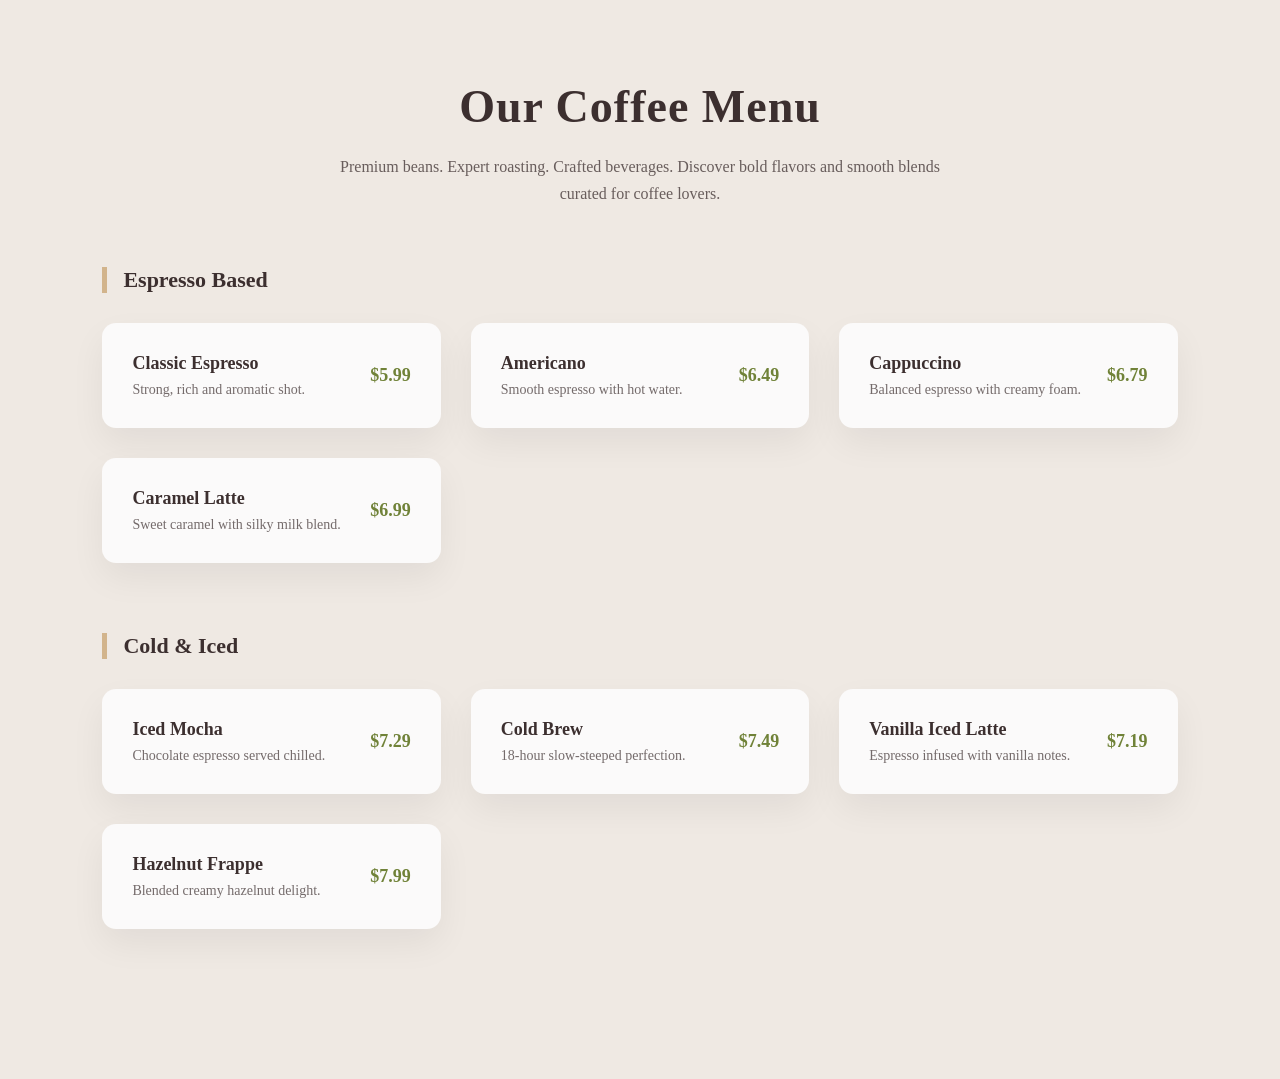
==== menu.html @ 4657617d "changed" ====
<!DOCTYPE html>
<html lang="en">
<head>
<meta charset="UTF-8">
<meta name="viewport" content="width=device-width, initial-scale=1.0">
<title>Coffee Menu</title>

<style>
:root {
  --primarybackground: #efe9e3;
  --secondaryElement: #d2b48c;
  --natural: #708238;
  --typography: #3c2f2f;
  --button-background: #c9b59c;
}

* {
  margin: 0;
  padding: 0;
  box-sizing: border-box;
}
html {
  font-size: 62.5%; 
}
body {
  font-family: "Comic Neue", cursive;
  background: var(--primarybackground);
  color: var(--typography);
}

.menu-section {
  padding: 8rem 8%;
}

.menu-header {
  text-align: center;
  max-width: 60rem;
  margin: 0 auto 6rem auto;
}

.menu-header h1 {
  font-size: 4.6rem;
  margin-bottom: 2rem;
  letter-spacing: 1px;
}

.menu-header p {
  font-size: 1.6rem;
  line-height: 1.7;
  opacity: 0.75;
}

.menu-category {
  margin-bottom: 7rem;
}

.category-title {
  font-size: 2.2rem;
  margin-bottom: 3rem;
  padding-left: 16px; 
  border-left: 5px solid var(--secondaryElement);
}

.menu-grid {
  display: grid;
  grid-template-columns: repeat(auto-fit, minmax(26rem, 1fr));
  gap: 3rem;
}

.menu-card {
  background: #fbfafa;
  padding: 3rem;
  border-radius: 14px; 
  display: flex;
  justify-content: space-between;
  align-items: center;
  transition: all 0.3s ease;
  box-shadow: 0 15px 35px rgba(0,0,0,0.06); 
}

.menu-card:hover {
  transform: translateY(-6px);
  box-shadow: 0 22px 45px rgba(0,0,0,0.08);
}
.card {
    position: relative;
    overflow: hidden;
    cursor: pointer;
    animation: fadeUp 0.7s ease both;
  }

  .card:nth-child(1) { animation-delay: 0.1s; }
  .card:nth-child(2) { animation-delay: 0.2s; }
  .card:nth-child(3) { animation-delay: 0.3s; }
  .card:nth-child(4) { animation-delay: 0.4s; }
  .card:nth-child(5) { animation-delay: 0.5s; }

  @keyframes fadeUp {
    from { opacity: 0; transform: translateY(30px); }
    to { opacity: 1; transform: translateY(0); }
  }


.menu-info h3 {
  font-size: 1.8rem;
  margin-bottom: 0.8rem;
}

.menu-info p {
  font-size: 1.4rem;
  opacity: 0.7;
}

.price {
  font-size: 1.8rem;
  font-weight: 700;
  color: var(--natural);
}

@media (max-width: 768px) {

  .menu-section {
    padding: 6rem 6%;
  }

  .menu-header h1 {
    font-size: 3.6rem;
  }
}

@media (max-width: 600px) {

  .menu-card {
    flex-direction: column;
    align-items: flex-start;
    gap: 1.5rem;
  }

  .price {
    align-self: flex-end;
  }
}

</style>
</head>
<body>
<section class="menu-section">
  <div class="menu-header">
    <h1>Our Coffee Menu</h1>
    <p>
      Premium beans. Expert roasting. Crafted beverages.
      Discover bold flavors and smooth blends curated for coffee lovers.
    </p>
  </div>
  <div class="menu-category">
    <h2 class="category-title">Espresso Based</h2>
    <div class="menu-grid">
      <div class="menu-card">
        <div class="menu-info">
          <h3>Classic Espresso</h3>
          <p>Strong, rich and aromatic shot.</p>
        </div>
        <span class="price">$5.99</span>
      </div>
      <div class="menu-card">
        <div class="menu-info">
          <h3>Americano</h3>
          <p>Smooth espresso with hot water.</p>
        </div>
        <span class="price">$6.49</span>
      </div>
      <div class="menu-card">
        <div class="menu-info">
          <h3>Cappuccino</h3>
          <p>Balanced espresso with creamy foam.</p>
        </div>
        <span class="price">$6.79</span>
      </div>
      <div class="menu-card">
        <div class="menu-info">
          <h3>Caramel Latte</h3>
          <p>Sweet caramel with silky milk blend.</p>
        </div>
        <span class="price">$6.99</span>
      </div>
    </div>
  </div>
  <div class="menu-category">
    <h2 class="category-title">Cold & Iced</h2>
    <div class="menu-grid">
      <div class="menu-card">
        <div class="menu-info">
          <h3>Iced Mocha</h3>
          <p>Chocolate espresso served chilled.</p>
        </div>
        <span class="price">$7.29</span>
      </div>
      <div class="menu-card">
        <div class="menu-info">
          <h3>Cold Brew</h3>
          <p>18-hour slow-steeped perfection.</p>
        </div>
        <span class="price">$7.49</span>
      </div>
      <div class="menu-card">
        <div class="menu-info">
          <h3>Vanilla Iced Latte</h3>
          <p>Espresso infused with vanilla notes.</p>
        </div>
        <span class="price">$7.19</span>
      </div>
      <div class="menu-card">
        <div class="menu-info">
          <h3>Hazelnut Frappe</h3>
          <p>Blended creamy hazelnut delight.</p>
        </div>
        <span class="price">$7.99</span>
      </div>
    </div>
  </div>
</section>
</body>
</html>
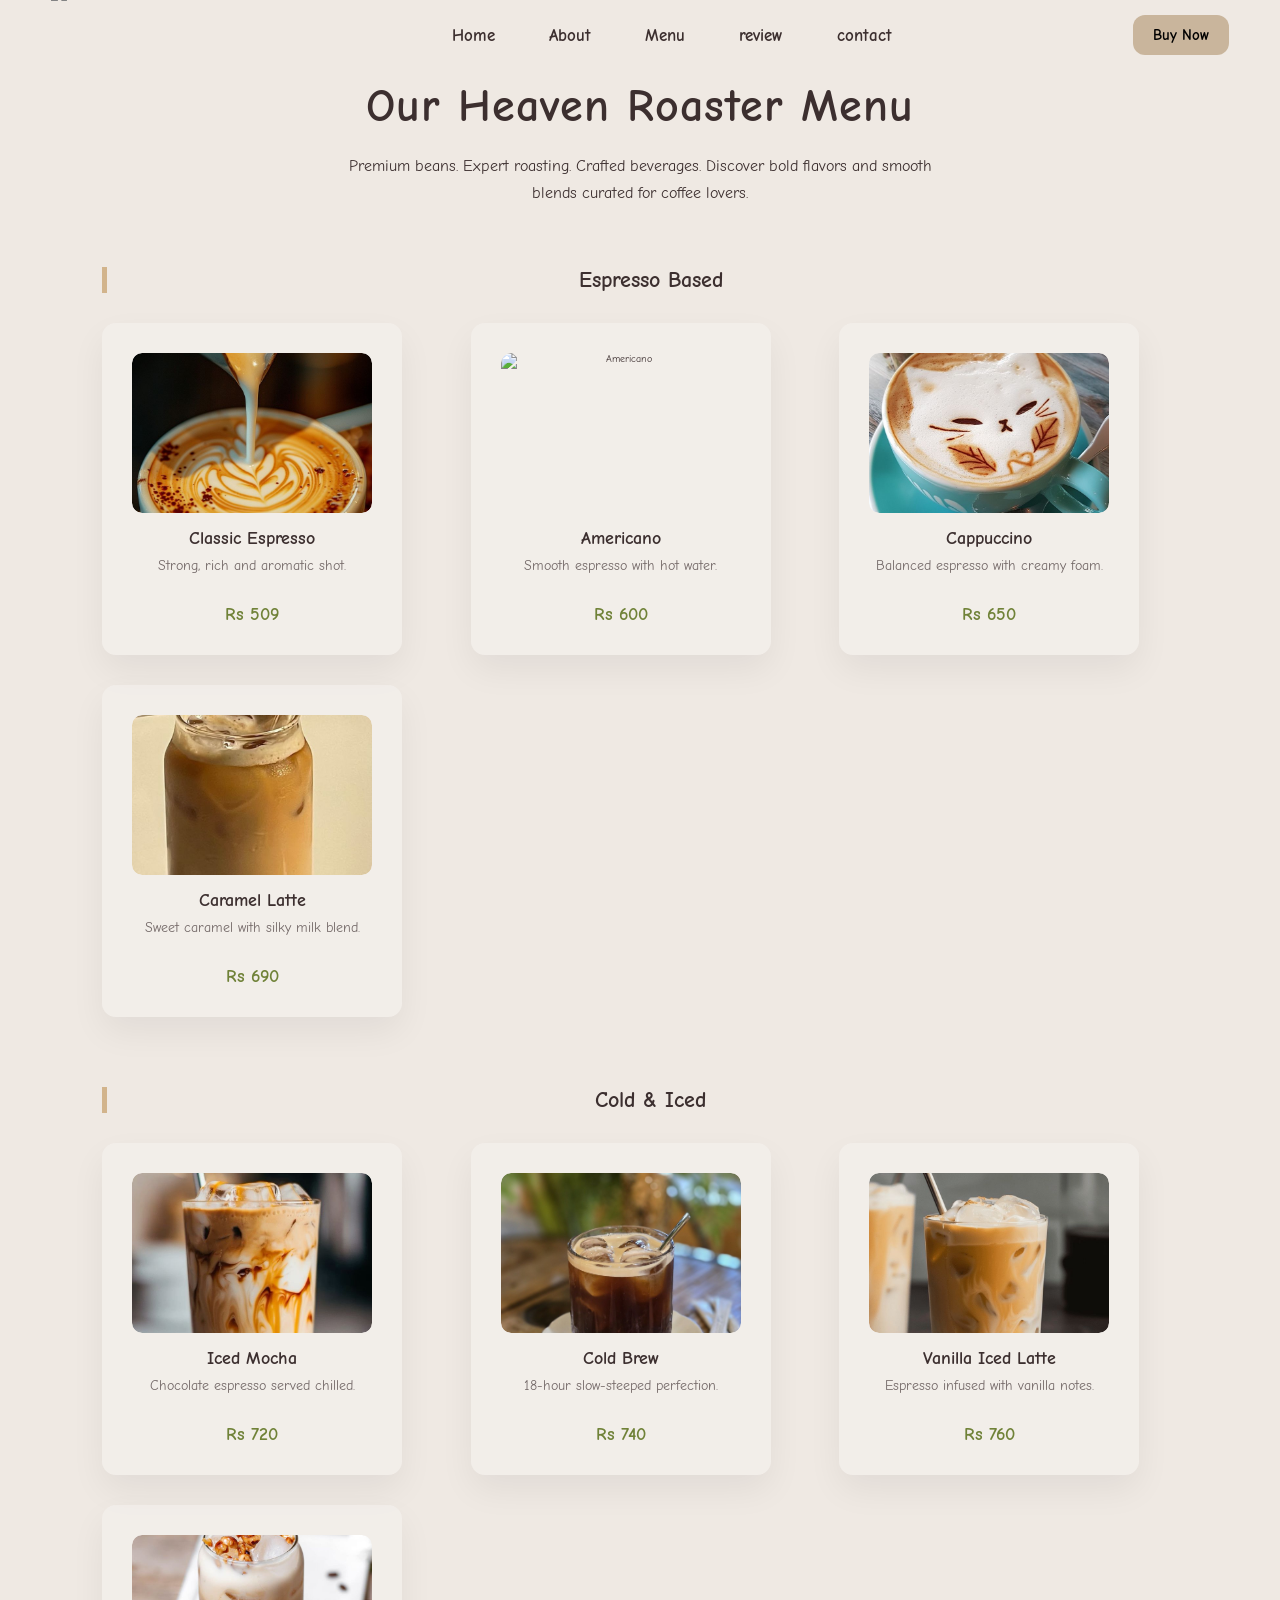
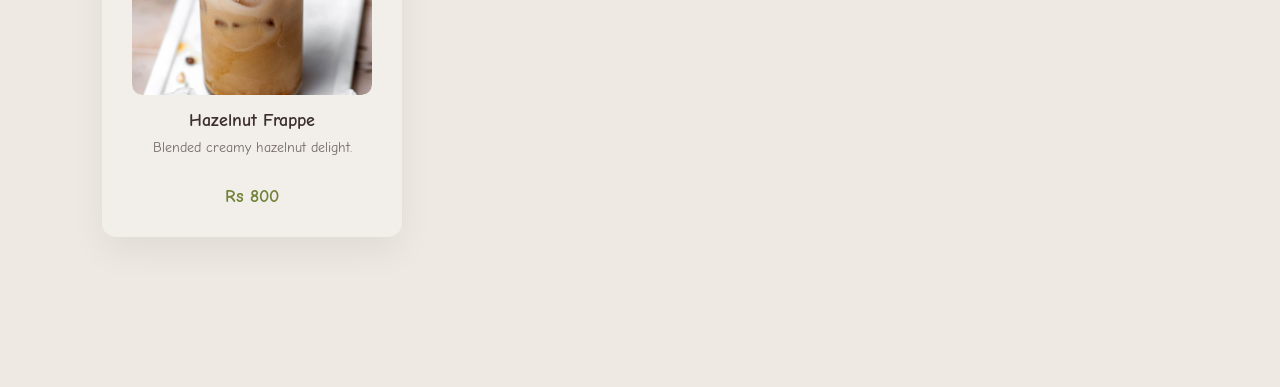
==== commit 097cebdb: "add contact section" ====
--- a/menu.html
+++ b/menu.html
@@ -1,223 +1,365 @@
-<!DOCTYPE html>
+<!doctype html>
 <html lang="en">
-<head>
-<meta charset="UTF-8">
-<meta name="viewport" content="width=device-width, initial-scale=1.0">
-<title>Coffee Menu</title>
-
-<style>
-:root {
-  --primarybackground: #efe9e3;
-  --secondaryElement: #d2b48c;
-  --natural: #708238;
-  --typography: #3c2f2f;
-  --button-background: #c9b59c;
-}
-
-* {
-  margin: 0;
-  padding: 0;
-  box-sizing: border-box;
-}
-html {
-  font-size: 62.5%; 
-}
-body {
-  font-family: "Comic Neue", cursive;
-  background: var(--primarybackground);
-  color: var(--typography);
-}
-
-.menu-section {
-  padding: 8rem 8%;
-}
-
-.menu-header {
-  text-align: center;
-  max-width: 60rem;
-  margin: 0 auto 6rem auto;
-}
-
-.menu-header h1 {
-  font-size: 4.6rem;
-  margin-bottom: 2rem;
-  letter-spacing: 1px;
-}
-
-.menu-header p {
-  font-size: 1.6rem;
-  line-height: 1.7;
-  opacity: 0.75;
-}
-
-.menu-category {
-  margin-bottom: 7rem;
-}
-
-.category-title {
-  font-size: 2.2rem;
-  margin-bottom: 3rem;
-  padding-left: 16px; 
-  border-left: 5px solid var(--secondaryElement);
-}
-
-.menu-grid {
-  display: grid;
-  grid-template-columns: repeat(auto-fit, minmax(26rem, 1fr));
-  gap: 3rem;
-}
-
-.menu-card {
-  background: #fbfafa;
-  padding: 3rem;
-  border-radius: 14px; 
-  display: flex;
-  justify-content: space-between;
-  align-items: center;
-  transition: all 0.3s ease;
-  box-shadow: 0 15px 35px rgba(0,0,0,0.06); 
-}
-
-.menu-card:hover {
-  transform: translateY(-6px);
-  box-shadow: 0 22px 45px rgba(0,0,0,0.08);
-}
-.card {
-    position: relative;
-    overflow: hidden;
-    cursor: pointer;
-    animation: fadeUp 0.7s ease both;
-  }
-
-  .card:nth-child(1) { animation-delay: 0.1s; }
-  .card:nth-child(2) { animation-delay: 0.2s; }
-  .card:nth-child(3) { animation-delay: 0.3s; }
-  .card:nth-child(4) { animation-delay: 0.4s; }
-  .card:nth-child(5) { animation-delay: 0.5s; }
-
-  @keyframes fadeUp {
-    from { opacity: 0; transform: translateY(30px); }
-    to { opacity: 1; transform: translateY(0); }
-  }
-
-
-.menu-info h3 {
-  font-size: 1.8rem;
-  margin-bottom: 0.8rem;
-}
-
-.menu-info p {
-  font-size: 1.4rem;
-  opacity: 0.7;
-}
-
-.price {
-  font-size: 1.8rem;
-  font-weight: 700;
-  color: var(--natural);
-}
-
-@media (max-width: 768px) {
-
-  .menu-section {
-    padding: 6rem 6%;
-  }
-
-  .menu-header h1 {
-    font-size: 3.6rem;
-  }
-}
-
-@media (max-width: 600px) {
-
-  .menu-card {
-    flex-direction: column;
-    align-items: flex-start;
-    gap: 1.5rem;
-  }
-
-  .price {
-    align-self: flex-end;
-  }
-}
-
-</style>
-</head>
-<body>
-<section class="menu-section">
-  <div class="menu-header">
-    <h1>Our Coffee Menu</h1>
-    <p>
-      Premium beans. Expert roasting. Crafted beverages.
-      Discover bold flavors and smooth blends curated for coffee lovers.
-    </p>
-  </div>
-  <div class="menu-category">
-    <h2 class="category-title">Espresso Based</h2>
-    <div class="menu-grid">
-      <div class="menu-card">
-        <div class="menu-info">
-          <h3>Classic Espresso</h3>
-          <p>Strong, rich and aromatic shot.</p>
+  <head>
+    <meta charset="UTF-8" />
+    <meta name="viewport" content="width=device-width, initial-scale=1.0" />
+    <title>Coffee Menu</title>
+    <link rel="shortcut icon" href="assects/logo.png" type="image/x-icon" />
+    <link rel="preconnect" href="https://fonts.googleapis.com" />
+    <link
+      href="https://fonts.googleapis.com/css2?family=Comic+Neue:wght@400;700&display=swap"
+      rel="stylesheet"
+    />
+  <link rel="stylesheet" href="style.css">
+    <style>
+      :root {
+        --primarybackground: #efe9e3;
+        --secondaryElement: #d2b48c;
+        --natural: #708238;
+        --typography: #3c2f2f;
+        --button-background: #c9b59c;
+      }
+
+      * {
+        margin: 0;
+        padding: 0;
+        box-sizing: border-box;
+      }
+      html {
+        font-size: 62.5%;
+      }
+      body {
+        font-family: "Comic Neue", cursive;
+        background: var(--primarybackground);
+        color: var(--typography);
+      }
+
+      .menu-section {
+        padding: 8rem 8%;
+      }
+
+      .menu-header {
+        text-align: center;
+        max-width: 60rem;
+        margin: 0 auto 6rem auto;
+      }
+      .menu-header:nth-child(1) {
+        animation-delay: 0.5s;
+      }
+      @keyframes fadein {
+        from {
+          opacity: 0;
+          transform: translateY(-20px);
+        }
+        to {
+          opacity: 1;
+          transform: translateY(0);
+        }
+      }
+
+      .menu-header h1 {
+        font-size: 4.6rem;
+        margin-bottom: 2rem;
+        letter-spacing: 1px;
+        animation: fadein 1s ease both;
+        animation-delay: 0.2s;
+      }
+
+      .menu-header p {
+        font-size: 1.6rem;
+        line-height: 1.7;
+        opacity: 0.75;
+        animation: fadein 1s ease both;
+      }
+
+      .menu-category {
+        margin-bottom: 7rem;
+      }
+
+      .category-title {
+        font-size: 2.2rem;
+        margin-bottom: 3rem;
+        padding-left: 16px;
+        border-left: 5px solid var(--secondaryElement);
+      }
+
+      .menu-grid {
+        display: grid;
+        grid-template-columns: repeat(auto-fit, minmax(26rem, 1fr));
+        gap: 3rem;
+      }
+      .menu-card-wrapper {
+        animation: fadeUp 0.7s both;
+      }
+      .menu-card-wrapper:nth-child(1) {
+        animation-delay: 200ms;
+      }
+      .menu-card-wrapper:nth-child(2) {
+        animation-delay: 250ms;
+      }
+      .menu-card-wrapper:nth-child(3) {
+        animation-delay: 300ms;
+      }
+      .menu-card-wrapper:nth-child(4) {
+        animation-delay: 350ms;
+      }
+      .menu-card-wrapper:nth-child(5) {
+        animation-delay: 400ms;
+      }
+
+      .menu-card {
+        background: #fbfafa45;
+        padding: 3rem;
+        border-radius: 14px;
+        display: flex;
+        flex-direction: column;
+        justify-content: space-between;
+        align-items: center;
+        text-align: center;
+        gap: 1.5rem;
+        box-shadow: 0 15px 35px rgba(0, 0, 0, 0.06);
+        transition:
+          transform 0.3s ease,
+          box-shadow 0.3s ease;
+        cursor: pointer;
+        height: 100%;
+      }
+      .menu-card:hover {
+        transform: translateY(-6px);
+        box-shadow: 0 22px 45px rgba(0, 0, 0, 0.12);
+      }
+
+      @keyframes fadeUp {
+        from {
+          opacity: 0;
+          transform: translateY(30px);
+        }
+        to {
+          opacity: 1;
+          transform: translateY(0);
+        }
+      }
+
+      .menu-img {
+        width: 100%;
+        height: 16rem;
+        object-fit: cover;
+        border-radius: 10px;
+        display: block;
+        transition: transform 0.4s ease;
+      }
+
+      .menu-card:hover .menu-img {
+        transform: scale(1.04);
+      }
+
+      .menu-img-wrapper {
+        width: 100%;
+        overflow: hidden;
+        border-radius: 10px;
+      }
+
+      .menu-info h3 {
+        font-size: 1.8rem;
+        margin-bottom: 0.8rem;
+      }
+
+      .menu-info p {
+        font-size: 1.4rem;
+        opacity: 0.7;
+      }
+
+      .price {
+        font-size: 1.8rem;
+        font-weight: 700;
+        color: var(--natural);
+      }
+
+      @media (max-width: 768px) {
+        .menu-section {
+          padding: 6rem 6%;
+        }
+
+        .menu-header h1 {
+          font-size: 3.6rem;
+        }
+      }
+      /* .nav-bar{
+         background-color: #ffffff42;
+      } */
+    </style>
+  </head>
+  <body>
+     <nav class="nav-bar">
+        <img
+          src="./assects/logobackgroundremove.png"
+          alt="coffee"
+          width="160px"
+          height="100px"
+          class="logo"
+        />
+        <div class="nav-items">
+          <img src="./assects/close.png" width="20px" class="close" />
+          <ul class="nav-item">
+            <li><a href="index.html" class="nav-link">Home</a></li>
+            <li><a href="index.html#section-2" class="nav-link">About</a></li>
+            <li><a href="index.html#section-3" class="nav-link">Menu</a></li>
+            <li><a href="index.html#section-4" class="nav-link">review</a></li>
+            <li><a href="index.html#section-5" class="nav-link">contact</a></li>
+          </ul>
         </div>
-        <span class="price">$5.99</span>
+
+        <img src="./assects/more.png" width="20px" class="ham" />
+        <button class="book-now">Buy Now</button>
+      </nav>
+    <section class="menu-section">
+      <div class="menu-header">
+        <h1>Our Heaven Roaster Menu</h1>
+        <p>
+          Premium beans. Expert roasting. Crafted beverages. Discover bold
+          flavors and smooth blends curated for coffee lovers.
+        </p>
       </div>
-      <div class="menu-card">
-        <div class="menu-info">
-          <h3>Americano</h3>
-          <p>Smooth espresso with hot water.</p>
+
+      <div class="menu-category">
+        <h2 class="category-title">Espresso Based</h2>
+        <div class="menu-grid">
+          <div class="menu-card-wrapper">
+            <div class="menu-card">
+              <div class="menu-img-wrapper">
+                <img
+                  class="menu-img"
+                  src="assects/classic_expresso.jpg"
+                  alt="Classic Espresso"
+                />
+              </div>
+              <div class="menu-info">
+                <h3>Classic Espresso</h3>
+                <p>Strong, rich and aromatic shot.</p>
+              </div>
+              <span class="price">Rs 509</span>
+            </div>
+          </div>
+          <div class="menu-card-wrapper">
+            <div class="menu-card">
+              <div class="menu-img-wrapper">
+                <img
+                  class="menu-img"
+                  src="assects/americano.jpg"
+                  alt="Americano"
+                />
+              </div>
+              <div class="menu-info">
+                <h3>Americano</h3>
+                <p>Smooth espresso with hot water.</p>
+              </div>
+              <span class="price">Rs 600</span>
+            </div>
+          </div>
+          <div class="menu-card-wrapper">
+            <div class="menu-card">
+              <div class="menu-img-wrapper">
+                <img
+                  class="menu-img"
+                  src="assects/cappucchino.jpg"
+                  alt="Cappuccino"
+                />
+              </div>
+              <div class="menu-info">
+                <h3>Cappuccino</h3>
+                <p>Balanced espresso with creamy foam.</p>
+              </div>
+              <span class="price">Rs 650</span>
+            </div>
+          </div>
+          <div class="menu-card-wrapper">
+            <div class="menu-card">
+              <div class="menu-img-wrapper">
+                <img
+                  class="menu-img"
+                  src="assects/caramel_latte.jpg"
+                  alt="Caramel Latte"
+                />
+              </div>
+              <div class="menu-info">
+                <h3>Caramel Latte</h3>
+                <p>Sweet caramel with silky milk blend.</p>
+              </div>
+              <span class="price">Rs 690</span>
+            </div>
+          </div>
         </div>
-        <span class="price">$6.49</span>
       </div>
-      <div class="menu-card">
-        <div class="menu-info">
-          <h3>Cappuccino</h3>
-          <p>Balanced espresso with creamy foam.</p>
+
+      <div class="menu-category">
+        <h2 class="category-title">Cold &amp; Iced</h2>
+        <div class="menu-grid">
+          <div class="menu-card-wrapper">
+            <div class="menu-card">
+              <div class="menu-img-wrapper">
+                <img
+                  class="menu-img"
+                  src="assects/iced_latte.jpg"
+                  alt="Iced Mocha"
+                />
+              </div>
+              <div class="menu-info">
+                <h3>Iced Mocha</h3>
+                <p>Chocolate espresso served chilled.</p>
+              </div>
+              <span class="price">Rs 720</span>
+            </div>
+          </div>
+          <div class="menu-card-wrapper">
+            <div class="menu-card">
+              <div class="menu-img-wrapper">
+                <img
+                  class="menu-img"
+                  src="assects/nitrro.png"
+                  alt="Cold Brew"
+                />
+              </div>
+              <div class="menu-info">
+                <h3>Cold Brew</h3>
+                <p>18-hour slow-steeped perfection.</p>
+              </div>
+              <span class="price">Rs 740</span>
+            </div>
+          </div>
+          <div class="menu-card-wrapper">
+            <div class="menu-card">
+              <div class="menu-img-wrapper">
+                <img  
+                  class="menu-img"
+                  src="assects/Iced_Vanilla_Almond_Milk_Latte_5_Minutes_-_Chasety.jpg"
+                  alt="Vanilla Iced Latte"
+                />
+              </div>
+              <div class="menu-info">
+                <h3>Vanilla Iced Latte</h3>
+                <p>Espresso infused with vanilla notes.</p>
+              </div>
+              <span class="price">Rs 760</span>
+            </div>
+          </div>
+          <div class="menu-card-wrapper">
+            <div class="menu-card">
+              <div class="menu-img-wrapper">
+                <img
+                  class="menu-img"
+                  src="assects/Hazelnut_Latte.jpg"
+                  alt="Hazelnut Frappe"
+                />
+              </div>
+              <div class="menu-info">
+                <h3>Hazelnut Frappe</h3>
+                <p>Blended creamy hazelnut delight.</p>
+              </div>
+              <span class="price">Rs 800</span>
+            </div>
+          </div>
         </div>
-        <span class="price">$6.79</span>
       </div>
-      <div class="menu-card">
-        <div class="menu-info">
-          <h3>Caramel Latte</h3>
-          <p>Sweet caramel with silky milk blend.</p>
-        </div>
-        <span class="price">$6.99</span>
-      </div>
-    </div>
-  </div>
-  <div class="menu-category">
-    <h2 class="category-title">Cold & Iced</h2>
-    <div class="menu-grid">
-      <div class="menu-card">
-        <div class="menu-info">
-          <h3>Iced Mocha</h3>
-          <p>Chocolate espresso served chilled.</p>
-        </div>
-        <span class="price">$7.29</span>
-      </div>
-      <div class="menu-card">
-        <div class="menu-info">
-          <h3>Cold Brew</h3>
-          <p>18-hour slow-steeped perfection.</p>
-        </div>
-        <span class="price">$7.49</span>
-      </div>
-      <div class="menu-card">
-        <div class="menu-info">
-          <h3>Vanilla Iced Latte</h3>
-          <p>Espresso infused with vanilla notes.</p>
-        </div>
-        <span class="price">$7.19</span>
-      </div>
-      <div class="menu-card">
-        <div class="menu-info">
-          <h3>Hazelnut Frappe</h3>
-          <p>Blended creamy hazelnut delight.</p>
-        </div>
-        <span class="price">$7.99</span>
-      </div>
-    </div>
-  </div>
-</section>
-</body>
-</html>+    </section>
+  </body>
+</html>
--- a/style.css
+++ b/style.css
@@ -0,0 +1,978 @@
+:root {
+  --primarybackground: #efe9e3;
+  --secondaryElement: rgb(210, 180, 140);
+  --natural: #708238;
+  --typography: #392727;
+  --button-background: #c9b59c;
+  --button-color: black;
+  --coffee-accent: #d2b48c;
+  --bg-cream: #faf7f2;
+}
+
+*,
+*::after,
+*::before {
+  margin: 0;
+  padding: 0;
+  box-sizing: border-box;
+  font-family: "Comic Neue", cursive;
+}
+
+html {
+  font-size: 62.5%;
+  scroll-behavior: smooth !important;
+}
+
+body {
+  background-color: var(--primarybackground);
+  color: var(--typography);
+}
+
+.nav-bar {
+  width: 100%;
+  height: 7rem;
+  display: flex;
+  position: fixed;
+  top: 0;
+  align-items: center;
+  justify-content: space-between;
+  padding: 0 clamp(2rem, 4vw, 6rem);
+  backdrop-filter: blur(10px);
+  background-color: var(--primarybackground);
+  z-index: 1000;
+}
+.nav-item {
+  display: flex;
+  list-style: none;
+  justify-content: space-evenly;
+  gap: 5.4rem;
+}
+
+.nav-item a {
+  color: var(--typography);
+  position: relative;
+  font-size: 1.7rem;
+  font-weight: 600;
+  transition: 0.3s ease;
+  text-decoration: none;
+}
+.nav-link.nav-active {
+  color: rgb(0, 0, 0);
+}
+.nav-item a::after {
+  content: "";
+  position: absolute;
+  width: 100%;
+  height: 2px;
+  background-color: var(--typography);
+  left: 0;
+  bottom: -4px;
+  transform: scaleX(0);
+  transform-origin: center;
+  transition: transform 0.3s ease;
+}
+.nav-item a:hover::after {
+  transform: scaleX(1);
+}
+.nav-link.nav-active::after {
+  transform: scaleX(1);
+}
+
+.nav-item a:hover {
+  color: black;
+  transition: all 0.3s ease;
+}
+.nav-bar button {
+  padding: 1.1rem 2rem;
+  border-radius: 12px;
+  color: var(--button-color);
+  background-color: var(--button-background);
+  border-style: none;
+  font-size: 1.5rem;
+  font-weight: bolder;
+  transition: transform 0.5s;
+  cursor: pointer;
+  &:hover {
+    transform: scale(1.05);
+  }
+}
+section {
+  /* min-height: 100vh; */
+  scroll-margin-top: 7rem;
+}
+#section-1 {
+  height: 100vh;
+  display: flex;
+  flex-direction: column;
+  padding: clamp(2rem, 6vw, 6rem);
+}
+.text {
+  display: flex;
+  flex-direction: column;
+  padding: 7rem 0 3rem 0;
+  gap: 3rem;
+}
+
+.hero-text {
+  font-size: clamp(4rem, 6vw, 7rem);
+  font-weight: 900;
+  line-height: 1.1;
+  font-family: "Inria Serif", serif;
+  color: var(--typography);
+  text-align: center;
+  animation: fadeup 1s ease-out forwards;
+}
+.sub-text {
+  font-size: clamp(1.4rem, 3vw, 2rem);
+  font-weight: 500;
+  color: var(--typography);
+  text-align: center;
+  animation: fadeup 1s ease-out forwards;
+}
+.shop-now {
+  width: 15rem;
+  height: 4rem;
+  border-radius: 0.5rem;
+  background-color: var(--button-background);
+  font-size: medium;
+  font-weight: bold;
+  border-style: none;
+  display: flex;
+  justify-content: center;
+  align-items: center;
+  cursor: pointer;
+  margin: auto;
+  animation: shopfadein 1s ease-out forwards;
+}
+@keyframes shopfadein {
+  from {
+    opacity: 0;
+    transform: translatex(-50px);
+  }
+  to {
+    opacity: 1;
+    transform: translatex(0);
+  }
+}
+.images {
+  position: relative;
+  width: 100%;
+  overflow: hidden;
+  height: 300px;
+  animation: imagefade 1s ease-out forwards;
+}
+.image {
+  filter: drop-shadow(-4rem 0.8rem 0.7rem rgba(0, 0, 0, 0.5));
+  width: 420px;
+  max-width: 800px;
+  height: auto;
+  position: absolute;
+  top: 55%;
+  left: 53%;
+  transform: translate(-50%, -50%);
+}
+
+/* For laptop screen */
+@media (min-width: 720px) {
+  #section-1 {
+    display: grid;
+    grid-template-columns: repeat(2, 1fr);
+    align-items: center;
+  }
+  .image {
+    width: 100%;
+    max-width: 650px;
+  }
+  .images {
+    height: 50rem;
+    animation: imagefadein 1s ease-out forwards;
+  }
+  @keyframes imagefadein {
+    from {
+      opacity: 0;
+      transform: translatex(20px);
+    }
+    to {
+      opacity: 1;
+      transform: translatex(0);
+    }
+  }
+}
+
+@keyframes fadeup {
+  from {
+    opacity: 0;
+    transform: translateY(-20px);
+  }
+  to {
+    opacity: 1;
+    transform: translateY(0);
+  }
+}
+
+@keyframes imagefade {
+  from {
+    opacity: 0;
+    transform: translatey(20px);
+  }
+  to {
+    opacity: 1;
+    transform: translateY(0);
+  }
+}
+/* about section */
+.About {
+  padding: 80px 10%;
+  background: #f6ede9;
+}
+
+.about-container {
+  display: flex;
+  align-items: center;
+  justify-content: space-between;
+  gap: 60px;
+}
+.about-image img {
+  width: 350px;
+  height: 350px;
+  object-fit: cover;
+  border-radius: 50%;
+}
+.about-content {
+  max-width: 500px;
+  text-align: center;
+}
+
+.about-content h2 {
+  font-size: 28px;
+  letter-spacing: 2px;
+  margin-bottom: 10px;
+  font-family: "Inria Serif", serif;
+  font-weight: bold;
+}
+.underline {
+  display: block;
+  width: 60px;
+  height: 3px;
+  background: #6d4c41;
+  margin: 10px auto 20px;
+}
+.about-content p {
+  color: var(--typography);
+  line-height: 1.7;
+  font-size: 16px;
+  margin-bottom: 25px;
+}
+.social-icons {
+  display: flex;
+  justify-content: center;
+  gap: 20px;
+}
+.social-icons .social-tag {
+  background-color: #6d4c41;
+}
+
+/* mobile in about */
+@media (max-width: 768px) {
+  .about-container {
+    flex-direction: column;
+    text-align: center;
+  }
+
+  .about-image img {
+    width: 250px;
+    height: 250px;
+  }
+  .nav-item {
+    gap: 4rem;
+  }
+  .nav-item a {
+    font-size: medium;
+  }
+  .nav-bar button {
+    padding: 1rem 1.5rem;
+  }
+
+  .nav-bar .logo {
+    width: 10rem;
+    height: 7rem;
+  }
+}
+.container {
+  display: none;
+  position: fixed;
+  top: 0;
+  left: 0;
+  place-items: center;
+  width: 100vw;
+  height: 100vh;
+  background: rgba(0, 0, 0, 0.4);
+  backdrop-filter: blur(0.5rem);
+  z-index: 2000;
+}
+
+.hidden {
+  display: grid;
+  animation: fadeIn 1s forwards;
+}
+.scrolled {
+  background-color: #fbfafa45;
+  box-shadow: 0 0.5rem 1rem rgba(0, 0, 0, 0.1);
+}
+
+@keyframes fadeIn {
+  from {
+    opacity: 0;
+  }
+  to {
+    opacity: 1;
+  }
+}
+.card,
+.second-card {
+  grid-area: 1 / 1;
+  display: none;
+  flex-direction: column;
+  max-width: 42rem;
+  min-width: 33rem;
+  margin: auto;
+  background: #fbfafa;
+  padding: 3rem;
+  border-radius: 1rem;
+  box-shadow: 0 1rem 2.5rem rgba(0, 0, 0, 0.15);
+}
+
+.show {
+  display: flex;
+  animation: fadeIn 1s forwards;
+}
+
+.card form {
+  display: flex;
+  flex-direction: column;
+}
+
+form .input,.login-input   {
+  width: 100%;
+  padding: 1.4rem;
+  margin-bottom: 1.5rem;
+  border-radius: 0.6rem;
+  border: 0.1rem solid #ccc;
+  font-size: 1.4rem;
+}
+
+form .input:focus {
+  outline: none;
+  border-color: #0e3ecd;
+}
+
+.checkbox {
+  display: flex;
+  align-items: center;
+  font-size: 1.4rem;
+  margin-bottom: 2rem;
+}
+
+.card button {
+  width: 100%;
+  padding: 1.4rem;
+  background: var(--button-background);
+  color: var(--typography);
+  border: none;
+  font-weight: 800;
+  border-radius: 0.6rem;
+  font-size: large;
+  cursor: pointer;
+}
+
+.second-login {
+  width: 15rem;
+  height: 4rem;
+  border-radius: 0.5rem;
+  background-color: var(--button-background);
+  font-size: medium;
+  font-weight: bold;
+  border-style: none;
+  display: flex;
+  justify-content: center;
+  align-items: center;
+  cursor: pointer;
+  margin: auto;
+}
+
+h2 {
+  text-align: center;
+  font-size: large;
+}
+
+.login-text {
+  margin-top: 2rem;
+  text-align: center;
+  font-size: 1.4rem;
+}
+
+button:hover {
+  background: #b69f83;
+}
+
+.close,
+.ham {
+  display: none;
+}
+
+/* for mobile */
+
+@media (max-width: 426px) {
+  html {
+    font-size: 50%;
+  }
+  .card,
+  .second-card {
+    min-width: 32rem;
+  }
+
+  .right-sidelogo button {
+    width: 10rem;
+    height: 3rem;
+  }
+
+  .nav-bar .logo {
+    width: 10rem;
+    height: 7rem;
+  }
+}
+
+@media (max-width: 660px) {
+  .nav-items {
+    position: fixed;
+    top: 0;
+    right: -26rem;
+    background-color: #aeaaaa;
+    backdrop-filter: blur(1rem);
+    height: 100vh;
+    width: 25rem;
+    transition: right 0.5s ease;
+    z-index: 1000;
+    box-shadow: -1rem 0 1rem rgba(0, 0, 0, 0.1);
+    align-items: flex-start;
+  }
+
+  .nav-items.active {
+    right: 0;
+  }
+  .nav-item {
+    flex-direction: column;
+    margin-top: 8rem;
+    width: 100%;
+  }
+
+  .nav-item li {
+    width: 100%;
+    text-align: center;
+  }
+
+  .nav-item li:hover {
+    background-color: #858181;
+  }
+
+  .nav-item a {
+    display: flex;
+    width: 100%;
+    height: 5rem;
+    justify-content: center;
+    align-items: center;
+  }
+
+  .ham {
+    display: block;
+    cursor: pointer;
+  }
+
+  .close {
+    display: block;
+    cursor: pointer;
+    position: absolute;
+    top: 2.5rem;
+    right: 2.5rem;
+    width: 2rem;
+  }
+}
+
+.menu-section {
+  padding: 8rem clamp(2rem, 6vw, 6rem);
+}
+
+.menu-header {
+  text-align: center;
+  max-width: 60rem;
+  margin: 0 auto 6rem auto;
+}
+
+.menu-header h2 {
+  font-size: clamp(3rem, 5vw, 4.8rem);
+  color: var(--typography);
+  margin-bottom: 2rem;
+}
+
+.menu-header p {
+  font-size: 1.6rem;
+  line-height: 1.7;
+  opacity: 0.8;
+}
+.menu-carousel {
+  position: relative;
+  overflow-x: auto;
+  display: flex;
+  position: relative;
+  margin: 50px auto;
+  width: 90%;
+  padding: 1rem 0 0 0;
+  &::-webkit-scrollbar {
+    display: none;
+  }
+}
+.menu-carousel:has(.menu-card:hover) .menu-flex {
+  animation-play-state: paused;
+}
+.menu-flex {
+  display: flex;
+  animation: menuCardAnimation 7s linear infinite;
+  justify-content: center;
+  gap: 3rem;
+  padding-right: 3rem;
+}
+
+.menu-card {
+  background: #fbfafa45;
+  padding: 3rem;
+  max-width: 300px;
+  min-width: 300px;
+  border-radius: 14px;
+  display: flex;
+  flex: 0 0 auto;
+  flex-direction: column;
+  justify-content: space-between;
+  align-items: center;
+  transition: all 0.3s ease;
+  box-shadow: 0 15px 35px rgba(0, 0, 0, 0.06);
+  cursor: pointer;
+}
+.Menu-photo {
+  width: 200px;
+  max-height: 300px;
+  border-radius: 10px;
+  margin-bottom: 1.5rem;
+}
+
+.menu-card:hover {
+  transform: translateY(-10px);
+  box-shadow: 0 22px 45px rgba(0, 0, 0, 0.08);
+}
+
+@keyframes menuCardAnimation {
+  from {
+    transform: translate(0);
+  }
+  to {
+    transform: translate(-100%);
+  }
+}
+@media (max-width: 660px) {
+  .menu-carousel {
+    width: 100%;
+    padding: 1rem;
+  }
+  .menu-flex {
+    gap: 1.5rem;
+    padding-right: 1.5rem;
+  }
+  .menu-card {
+    max-width: 250px;
+    min-width: 250px;
+    padding: 2rem;
+  }
+}
+
+.menu-info {
+  text-align: center;
+}
+.menu-info h3 {
+  font-size: 1.8rem;
+  margin-bottom: 0.8rem;
+}
+.menu-info p {
+  font-size: 1.4rem;
+  opacity: 0.7;
+  padding-bottom: 1.5rem;
+}
+
+.price {
+  font-size: 1.8rem;
+  font-weight: 700;
+  color: var(--natural);
+}
+.menu-more-section {
+  display: flex;
+  justify-content: center;
+}
+.menu-more-section a {
+  text-decoration: none;
+  font-size: 2rem;
+  font-variant: small-caps;
+  font-weight: 900;
+  color: var(--typography);
+  padding: 1.1rem 2rem;
+  border-radius: 12px;
+  background-color: var(--button-background);
+  border-style: none;
+  transition: transform 0.5s;
+  cursor: pointer;
+  &:hover {
+    transform: scale(1.05);
+  }
+}
+.shop-more-section a:hover {
+  transform: scale(1.05);
+}
+footer {
+  background-color: #3e3133c9;
+  padding: 2rem;
+  text-align: center;
+  color: white;
+  height: 7rem;
+  display: flex;
+  align-items: center;
+  justify-content: space-between;
+}
+footer p {
+  font-size: 1.8rem;
+}
+
+.scroll-to-top {
+  position: fixed;
+  bottom: 7.2rem;
+  right: 2rem;
+  color: var(--typography);
+  border: none;
+  padding: 1rem;
+  border-radius: 50%;
+  font-size: 1.5rem;
+  cursor: pointer;
+  display: none;
+  background-color: var(--button-background);
+  text-align: center;
+  transition: 0.5s ease;
+}
+
+.scroll-to-top img {
+  width: 20px;
+  height: 17px;
+}
+.scroll-to-top:hover {
+  background-color: #b69f83;
+  transform: scale(1.1);
+}
+
+footer .social-media {
+  display: flex;
+  justify-content: center;
+  align-items: center;
+  text-align: center;
+  gap: 2rem;
+  margin-top: 1rem;
+}
+.social-tag {
+  padding: 0.7rem;
+  border-radius: 50%;
+  display: grid;
+  place-items: center;
+  background-color: transparent;
+  position: relative;
+}
+.social-tag:hover {
+  background-color: var(--svg-color);
+  transition: background-color 0.3s ease;
+}
+.social-tag svg {
+  width: 25px;
+  height: 25px;
+}
+.social-tag svg {
+  fill: var(--primarybackground);
+}
+.social-tag::after {
+  content: attr(data-tooltip);
+  position: absolute;
+  top: -2.7rem;
+  padding: 0.3rem 0.6rem;
+  border-radius: 0.5rem;
+  font-size: 1.3rem;
+  color: white;
+  text-decoration: none;
+  box-shadow: 0 5px 10px rgba(0, 0, 0, 0.08);
+  font-weight: bold;
+  background-color: var(--svg-color);
+  opacity: 0;
+  visibility: hidden;
+  transform: translateY(30px) rotate(20deg);
+  transition: 200ms ease;
+}
+
+.social-tag:hover::after {
+  transform: translateY(0px) rotate(0);
+  opacity: 1;
+  visibility: visible;
+}
+
+#section-4 {
+  display: flex;
+  padding: clamp(3rem, 6vw, 7rem);
+  justify-content: space-between;
+  align-items: center;
+  gap: 4rem;
+}
+.review-left {
+  width: 45%;
+  height: 40rem;
+
+  display: flex;
+  align-items: center;
+}
+
+.review-text {
+  display: flex;
+  flex-direction: column;
+  gap: 1.6rem;
+
+  max-width: 38rem;
+}
+
+.review-text p:first-child {
+  font-size: 3.4rem;
+  font-weight: 700;
+  line-height: 1.2;
+  color: var(--typography);
+}
+
+.review-subtext {
+  font-size: 1.2rem;
+  line-height: 1.7;
+  opacity: 0.75;
+  color: var(--typography);
+  max-width: 34ch;
+}
+
+.container-list {
+  width: 55%;
+  height: 40rem;
+  position: relative;
+  perspective: 1200px;
+  overflow: hidden;
+}
+.review-right {
+  position: absolute;
+  inset: 0;
+  transform-style: preserve-3d;
+}
+.review-card {
+  width: 300px;
+  height: 38rem;
+  position: absolute;
+  top: 50%;
+  left: 50%;
+  transform: translate(-50%, -50%);
+  background: white;
+  border-radius: 18px;
+  display: flex;
+  flex-direction: column;
+  align-items: center;
+  padding: 2rem 1.8rem;
+  box-shadow:
+    0 10px 25px rgba(0, 0, 0, 0.08),
+    0 20px 40px rgba(0, 0, 0, 0.08);
+  transition:
+    transform 0.55s ease,
+    opacity 0.55s ease;
+  will-change: transform;
+  pointer-events: none;
+}
+.review-photo {
+  width: 95px;
+  height: 95px;
+  border-radius: 50%;
+  object-fit: cover;
+  border: 4px solid white;
+  box-shadow: 0 6px 16px rgba(0, 0, 0, 0.15);
+  margin-bottom: 1.5rem;
+}
+
+.review-info {
+  display: flex;
+  flex-direction: column;
+  align-items: center;
+  gap: 0.7rem;
+  text-align: center;
+}
+
+.review-name {
+  font-size: 1.4rem;
+  font-weight: 600;
+  color: var(--natural);
+}
+
+.review-date {
+  font-size: 0.9rem;
+  opacity: 0.6;
+}
+
+.review-comment {
+  margin-top: 0.6rem;
+  font-size: 1rem;
+  line-height: 1.6;
+  max-width: 26ch;
+}
+.contact {
+  display: flex;
+  flex-direction: column;
+  padding: 8rem 2rem;
+  background-color: var(--primarybackground);
+}
+
+.contact-header {
+  text-align: center;
+  max-width: 70rem;
+  margin: 0 auto 5rem;
+  font-family: "Inria Serif", serif;
+}
+
+.contact-header h2 {
+  font-size: 3rem;
+  color: var(--typography);
+  margin-bottom: 1.5rem;
+}
+
+.contact-header p {
+  color: #666;
+  line-height: 1.6;
+  font-size: 1.6rem;
+}
+
+.contact-wrapper {
+  width: 100%;
+  max-width: 120rem;
+  align-self: center;
+  display: flex;
+  gap: 4rem;
+  padding: 0 5rem;
+}
+.contact-info-card {
+  flex: 1;
+  background: #ffffff;
+  padding: 3rem;
+  border-radius: 15px;
+  box-shadow: 0 10px 30px rgba(0, 0, 0, 0.05);
+}
+.contact-form-container {
+  flex: 1.5;
+  background: #ffffff;
+  padding: 4rem;
+  border-radius: 15px;
+  color: #000;
+}
+.info-item {
+  display: flex;
+  align-items: flex-start;
+  margin-bottom: 2.5rem;
+  font-family: "Inria Serif", serif;
+}
+.info-item .icon {
+  font-size: 2rem;
+  margin-right: 1.5rem;
+  background: var(--bg-cream);
+  padding: 1rem;
+  border-radius: 50%;
+}
+.info-item h3 {
+  font-size: 1.8rem;
+  margin: 0 0 0.5rem 0;
+  color: var(--typography);
+}
+.info-item p {
+  font-size: 1.4rem;
+}
+.map-container {
+  margin-top: 2rem;
+  border-radius: 10px;
+  overflow: hidden;
+}
+.input-group {
+  margin-bottom: 2rem;
+}
+.input-group label {
+  display: block;
+  margin-bottom: 0.8rem;
+  font-weight: 600;
+  color: var(--typography);
+  font-size: 1.5rem;
+}
+.input-group input,
+.input-group textarea {
+  width: 100%;
+  padding: 1.4rem;
+  border-radius: 6px;
+  border: 1px solid #ccc;
+  font-size: 1.4rem;
+}
+
+.btn-submit {
+  width: 100%;
+  padding: 1.5rem;
+  border: none;
+  border-radius: 8px;
+  background: var(--coffee-accent);
+  color: var(--typography);
+  font-weight: bold;
+  font-size: 1.6rem;
+  cursor: pointer;
+  transition:
+    transform 0.2s,
+    background 0.3s;
+}
+#contact-result {
+  width: 100%;
+  text-align: center;
+  padding: 5px;
+  font-size: 1.5rem;
+  font-weight: 600;
+  margin-bottom: 15px;
+}
+
+@media (max-width: 1024px) {
+  .contact-wrapper {
+    padding: 0 2rem;
+    gap: 2rem;
+  }
+}
+
+@media (max-width: 768px) {
+  html {
+    font-size: 50%;
+  }
+  .contact-wrapper {
+    flex-direction: column;
+    padding: 0;
+    width: 100%;
+    max-width: 50rem;
+  }
+
+  .contact-info-card,
+  .contact-form-container {
+    width: 100%;
+    height: auto;
+    padding: 2.5rem;
+  }
+
+  .contact-header h2 {
+    font-size: 2.4rem;
+  }
+}
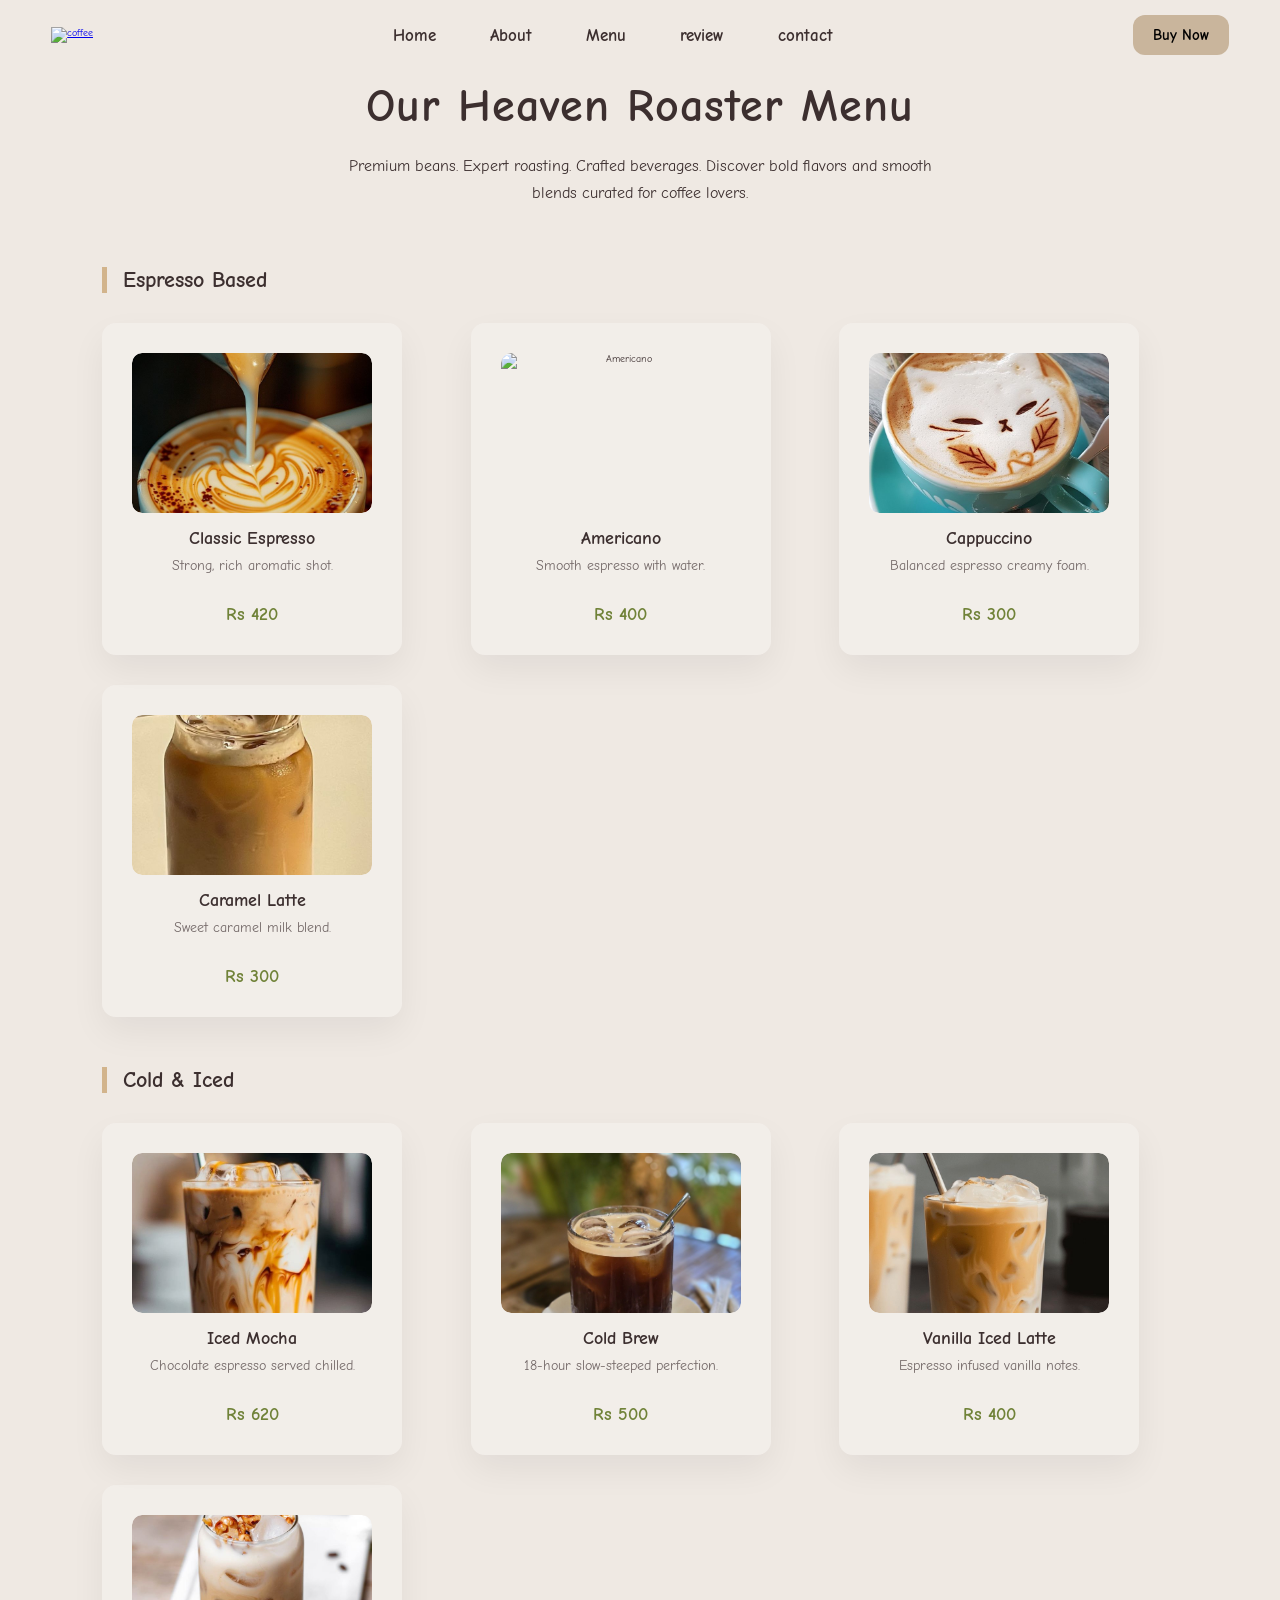
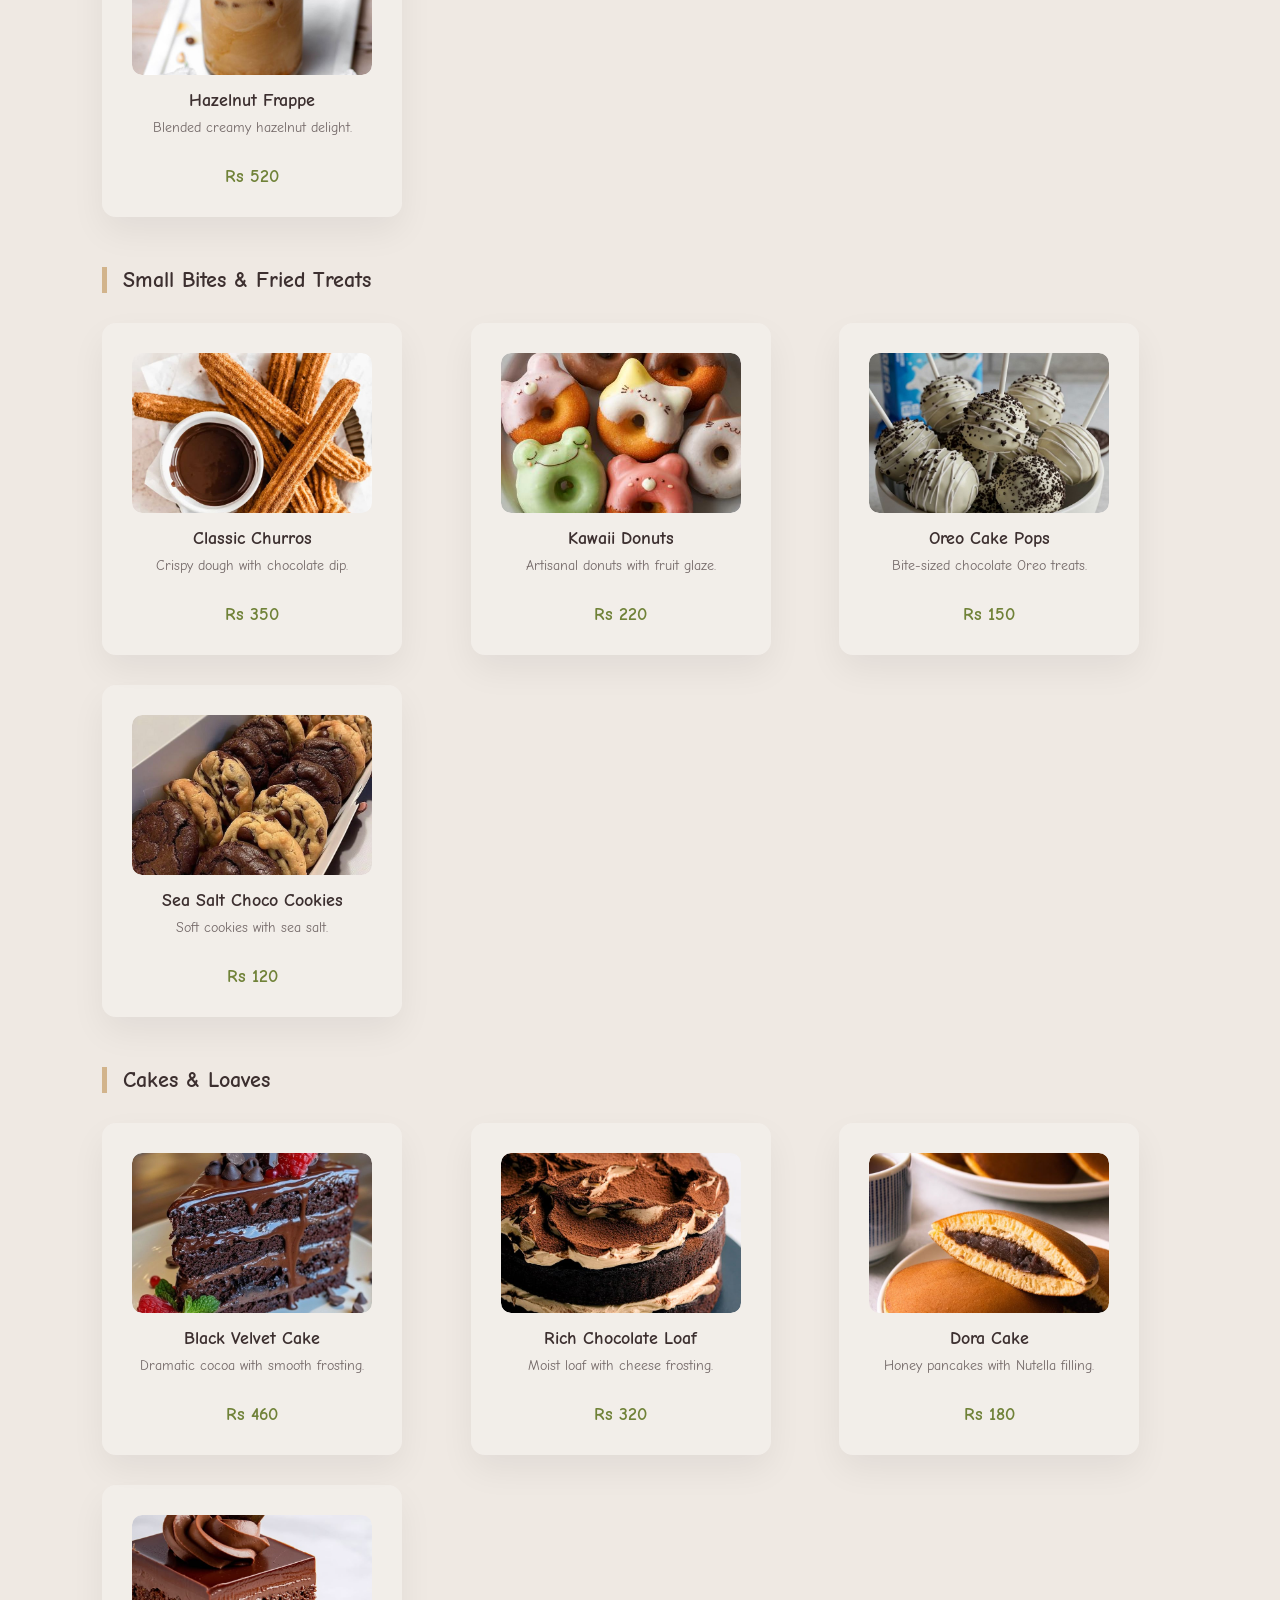
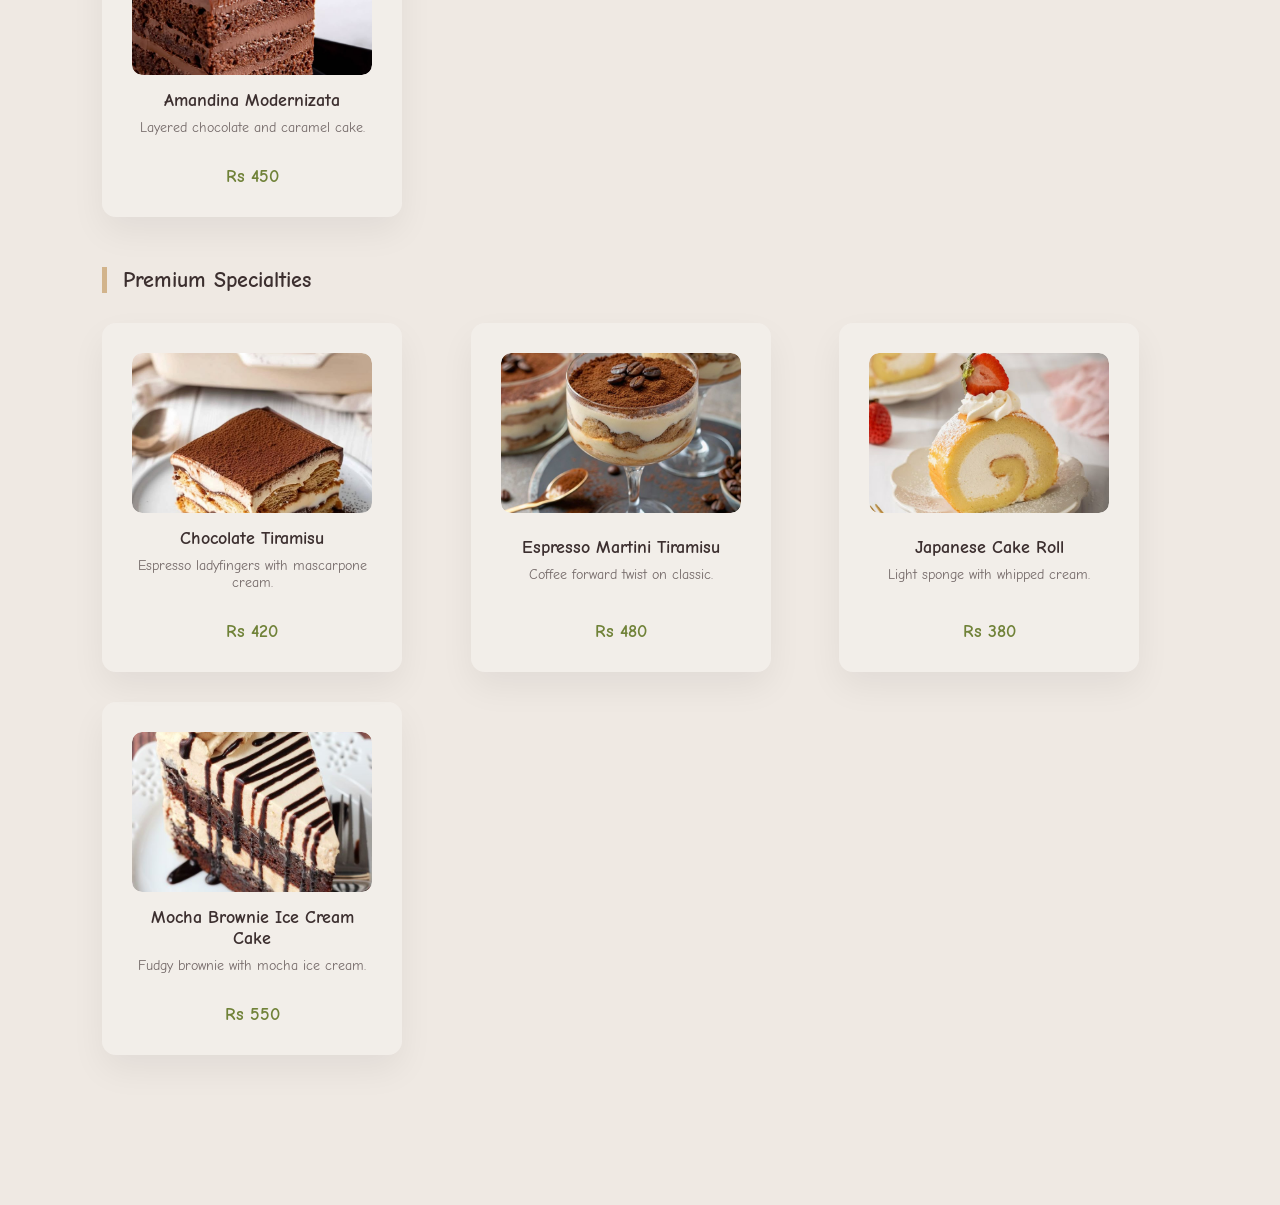
==== commit 0da549c6: "menu card added dynamicly" ====
--- a/menu.html
+++ b/menu.html
@@ -10,208 +10,35 @@
       href="https://fonts.googleapis.com/css2?family=Comic+Neue:wght@400;700&display=swap"
       rel="stylesheet"
     />
-  <link rel="stylesheet" href="style.css">
-    <style>
-      :root {
-        --primarybackground: #efe9e3;
-        --secondaryElement: #d2b48c;
-        --natural: #708238;
-        --typography: #3c2f2f;
-        --button-background: #c9b59c;
-      }
+    <link rel="stylesheet" href="style.css" />
+    <link rel="stylesheet" href="menu.css">
 
-      * {
-        margin: 0;
-        padding: 0;
-        box-sizing: border-box;
-      }
-      html {
-        font-size: 62.5%;
-      }
-      body {
-        font-family: "Comic Neue", cursive;
-        background: var(--primarybackground);
-        color: var(--typography);
-      }
-
-      .menu-section {
-        padding: 8rem 8%;
-      }
-
-      .menu-header {
-        text-align: center;
-        max-width: 60rem;
-        margin: 0 auto 6rem auto;
-      }
-      .menu-header:nth-child(1) {
-        animation-delay: 0.5s;
-      }
-      @keyframes fadein {
-        from {
-          opacity: 0;
-          transform: translateY(-20px);
-        }
-        to {
-          opacity: 1;
-          transform: translateY(0);
-        }
-      }
-
-      .menu-header h1 {
-        font-size: 4.6rem;
-        margin-bottom: 2rem;
-        letter-spacing: 1px;
-        animation: fadein 1s ease both;
-        animation-delay: 0.2s;
-      }
-
-      .menu-header p {
-        font-size: 1.6rem;
-        line-height: 1.7;
-        opacity: 0.75;
-        animation: fadein 1s ease both;
-      }
-
-      .menu-category {
-        margin-bottom: 7rem;
-      }
-
-      .category-title {
-        font-size: 2.2rem;
-        margin-bottom: 3rem;
-        padding-left: 16px;
-        border-left: 5px solid var(--secondaryElement);
-      }
-
-      .menu-grid {
-        display: grid;
-        grid-template-columns: repeat(auto-fit, minmax(26rem, 1fr));
-        gap: 3rem;
-      }
-      .menu-card-wrapper {
-        animation: fadeUp 0.7s both;
-      }
-      .menu-card-wrapper:nth-child(1) {
-        animation-delay: 200ms;
-      }
-      .menu-card-wrapper:nth-child(2) {
-        animation-delay: 250ms;
-      }
-      .menu-card-wrapper:nth-child(3) {
-        animation-delay: 300ms;
-      }
-      .menu-card-wrapper:nth-child(4) {
-        animation-delay: 350ms;
-      }
-      .menu-card-wrapper:nth-child(5) {
-        animation-delay: 400ms;
-      }
-
-      .menu-card {
-        background: #fbfafa45;
-        padding: 3rem;
-        border-radius: 14px;
-        display: flex;
-        flex-direction: column;
-        justify-content: space-between;
-        align-items: center;
-        text-align: center;
-        gap: 1.5rem;
-        box-shadow: 0 15px 35px rgba(0, 0, 0, 0.06);
-        transition:
-          transform 0.3s ease,
-          box-shadow 0.3s ease;
-        cursor: pointer;
-        height: 100%;
-      }
-      .menu-card:hover {
-        transform: translateY(-6px);
-        box-shadow: 0 22px 45px rgba(0, 0, 0, 0.12);
-      }
-
-      @keyframes fadeUp {
-        from {
-          opacity: 0;
-          transform: translateY(30px);
-        }
-        to {
-          opacity: 1;
-          transform: translateY(0);
-        }
-      }
-
-      .menu-img {
-        width: 100%;
-        height: 16rem;
-        object-fit: cover;
-        border-radius: 10px;
-        display: block;
-        transition: transform 0.4s ease;
-      }
-
-      .menu-card:hover .menu-img {
-        transform: scale(1.04);
-      }
-
-      .menu-img-wrapper {
-        width: 100%;
-        overflow: hidden;
-        border-radius: 10px;
-      }
-
-      .menu-info h3 {
-        font-size: 1.8rem;
-        margin-bottom: 0.8rem;
-      }
-
-      .menu-info p {
-        font-size: 1.4rem;
-        opacity: 0.7;
-      }
-
-      .price {
-        font-size: 1.8rem;
-        font-weight: 700;
-        color: var(--natural);
-      }
-
-      @media (max-width: 768px) {
-        .menu-section {
-          padding: 6rem 6%;
-        }
-
-        .menu-header h1 {
-          font-size: 3.6rem;
-        }
-      }
-      /* .nav-bar{
-         background-color: #ffffff42;
-      } */
-    </style>
   </head>
   <body>
-     <nav class="nav-bar">
+    <nav class="nav-bar">
+      <a href="index.html">
         <img
           src="./assects/logobackgroundremove.png"
           alt="coffee"
-          width="160px"
+          width="150px"
           height="100px"
           class="logo"
         />
-        <div class="nav-items">
-          <img src="./assects/close.png" width="20px" class="close" />
-          <ul class="nav-item">
-            <li><a href="index.html" class="nav-link">Home</a></li>
-            <li><a href="index.html#section-2" class="nav-link">About</a></li>
-            <li><a href="index.html#section-3" class="nav-link">Menu</a></li>
-            <li><a href="index.html#section-4" class="nav-link">review</a></li>
-            <li><a href="index.html#section-5" class="nav-link">contact</a></li>
-          </ul>
-        </div>
+      </a>
+      <div class="nav-items">
+        <img src="./assects/close.png" width="20px" class="close" />
+        <ul class="nav-item">
+          <li><a href="index.html" class="nav-link">Home</a></li>
+          <li><a href="index.html#section-2" class="nav-link">About</a></li>
+          <li><a href="index.html#section-3" class="nav-link">Menu</a></li>
+          <li><a href="index.html#section-4" class="nav-link">review</a></li>
+          <li><a href="index.html#section-5" class="nav-link">contact</a></li>
+        </ul>
+      </div>
 
-        <img src="./assects/more.png" width="20px" class="ham" />
-        <button class="book-now">Buy Now</button>
-      </nav>
+      <img src="./assects/more.png" width="20px" class="ham" />
+      <button class="book-now">Buy Now</button>
+    </nav>
     <section class="menu-section">
       <div class="menu-header">
         <h1>Our Heaven Roaster Menu</h1>
@@ -220,146 +47,33 @@
           flavors and smooth blends curated for coffee lovers.
         </p>
       </div>
+      <div class="menu-category">
+        <div class="menu-card-wrapper">
+          <h2 class="category-title">Espresso Based</h2>
+          <div class="menu-grid" id="espresso"></div>
+        </div>
 
-      <div class="menu-category">
-        <h2 class="category-title">Espresso Based</h2>
-        <div class="menu-grid">
-          <div class="menu-card-wrapper">
-            <div class="menu-card">
-              <div class="menu-img-wrapper">
-                <img
-                  class="menu-img"
-                  src="assects/classic_expresso.jpg"
-                  alt="Classic Espresso"
-                />
-              </div>
-              <div class="menu-info">
-                <h3>Classic Espresso</h3>
-                <p>Strong, rich and aromatic shot.</p>
-              </div>
-              <span class="price">Rs 509</span>
-            </div>
-          </div>
-          <div class="menu-card-wrapper">
-            <div class="menu-card">
-              <div class="menu-img-wrapper">
-                <img
-                  class="menu-img"
-                  src="assects/americano.jpg"
-                  alt="Americano"
-                />
-              </div>
-              <div class="menu-info">
-                <h3>Americano</h3>
-                <p>Smooth espresso with hot water.</p>
-              </div>
-              <span class="price">Rs 600</span>
-            </div>
-          </div>
-          <div class="menu-card-wrapper">
-            <div class="menu-card">
-              <div class="menu-img-wrapper">
-                <img
-                  class="menu-img"
-                  src="assects/cappucchino.jpg"
-                  alt="Cappuccino"
-                />
-              </div>
-              <div class="menu-info">
-                <h3>Cappuccino</h3>
-                <p>Balanced espresso with creamy foam.</p>
-              </div>
-              <span class="price">Rs 650</span>
-            </div>
-          </div>
-          <div class="menu-card-wrapper">
-            <div class="menu-card">
-              <div class="menu-img-wrapper">
-                <img
-                  class="menu-img"
-                  src="assects/caramel_latte.jpg"
-                  alt="Caramel Latte"
-                />
-              </div>
-              <div class="menu-info">
-                <h3>Caramel Latte</h3>
-                <p>Sweet caramel with silky milk blend.</p>
-              </div>
-              <span class="price">Rs 690</span>
-            </div>
-          </div>
+        <div class="menu-card-wrapper">
+          <h2 class="category-title">Cold & Iced</h2>
+          <div class="menu-grid" id="cold-iced"></div>
         </div>
-      </div>
 
-      <div class="menu-category">
-        <h2 class="category-title">Cold &amp; Iced</h2>
-        <div class="menu-grid">
-          <div class="menu-card-wrapper">
-            <div class="menu-card">
-              <div class="menu-img-wrapper">
-                <img
-                  class="menu-img"
-                  src="assects/iced_latte.jpg"
-                  alt="Iced Mocha"
-                />
-              </div>
-              <div class="menu-info">
-                <h3>Iced Mocha</h3>
-                <p>Chocolate espresso served chilled.</p>
-              </div>
-              <span class="price">Rs 720</span>
-            </div>
-          </div>
-          <div class="menu-card-wrapper">
-            <div class="menu-card">
-              <div class="menu-img-wrapper">
-                <img
-                  class="menu-img"
-                  src="assects/nitrro.png"
-                  alt="Cold Brew"
-                />
-              </div>
-              <div class="menu-info">
-                <h3>Cold Brew</h3>
-                <p>18-hour slow-steeped perfection.</p>
-              </div>
-              <span class="price">Rs 740</span>
-            </div>
-          </div>
-          <div class="menu-card-wrapper">
-            <div class="menu-card">
-              <div class="menu-img-wrapper">
-                <img  
-                  class="menu-img"
-                  src="assects/Iced_Vanilla_Almond_Milk_Latte_5_Minutes_-_Chasety.jpg"
-                  alt="Vanilla Iced Latte"
-                />
-              </div>
-              <div class="menu-info">
-                <h3>Vanilla Iced Latte</h3>
-                <p>Espresso infused with vanilla notes.</p>
-              </div>
-              <span class="price">Rs 760</span>
-            </div>
-          </div>
-          <div class="menu-card-wrapper">
-            <div class="menu-card">
-              <div class="menu-img-wrapper">
-                <img
-                  class="menu-img"
-                  src="assects/Hazelnut_Latte.jpg"
-                  alt="Hazelnut Frappe"
-                />
-              </div>
-              <div class="menu-info">
-                <h3>Hazelnut Frappe</h3>
-                <p>Blended creamy hazelnut delight.</p>
-              </div>
-              <span class="price">Rs 800</span>
-            </div>
-          </div>
+        <div class="menu-card-wrapper">
+          <h2 class="category-title">Small Bites & Fried Treats</h2>
+          <div class="menu-grid" id="smallbites"></div>
+        </div>
+
+        <div class="menu-card-wrapper">
+          <h2 class="category-title">Cakes & Loaves</h2>
+          <div class="menu-grid" id="cakes"></div>
+        </div>
+
+        <div class="menu-card-wrapper">
+          <h2 class="category-title">Premium Specialties</h2>
+          <div class="menu-grid" id="premium"></div>
         </div>
       </div>
     </section>
+    <script src="menu.js"></script>
   </body>
 </html>
--- a/style.css
+++ b/style.css
@@ -187,6 +187,7 @@
     height: 50rem;
     animation: imagefadein 1s ease-out forwards;
   }
+
   @keyframes imagefadein {
     from {
       opacity: 0;
@@ -237,6 +238,7 @@
   height: 350px;
   object-fit: cover;
   border-radius: 50%;
+  pointer-events: none;
 }
 .about-content {
   max-width: 500px;
@@ -244,15 +246,15 @@
 }
 
 .about-content h2 {
-  font-size: 28px;
+  font-size: 3rem;
   letter-spacing: 2px;
   margin-bottom: 10px;
   font-family: "Inria Serif", serif;
-  font-weight: bold;
+  font-weight: 700;
 }
 .underline {
   display: block;
-  width: 60px;
+  width: 70px;
   height: 3px;
   background: #6d4c41;
   margin: 10px auto 20px;
@@ -260,7 +262,7 @@
 .about-content p {
   color: var(--typography);
   line-height: 1.7;
-  font-size: 16px;
+  font-size: 1.6rem;
   margin-bottom: 25px;
 }
 .social-icons {
@@ -352,7 +354,8 @@
   flex-direction: column;
 }
 
-form .input,.login-input   {
+form .input,
+.login-input {
   width: 100%;
   padding: 1.4rem;
   margin-bottom: 1.5rem;
@@ -400,7 +403,7 @@
   margin: auto;
 }
 
-h2 {
+.title {
   text-align: center;
   font-size: large;
 }
@@ -439,6 +442,9 @@
   .nav-bar .logo {
     width: 10rem;
     height: 7rem;
+  }
+  .text {
+    margin-top: 2rem;
   }
 }
 
@@ -645,7 +651,7 @@
   justify-content: space-between;
 }
 footer p {
-  font-size: 1.8rem;
+  font-size: 1.5rem;
 }
 
 .scroll-to-top {
@@ -678,7 +684,7 @@
   justify-content: center;
   align-items: center;
   text-align: center;
-  gap: 2rem;
+  gap: clamp(1.2rem, 2vh, 2rem);
   margin-top: 1rem;
 }
 .social-tag {
@@ -697,6 +703,7 @@
   width: 25px;
   height: 25px;
 }
+
 .social-tag svg {
   fill: var(--primarybackground);
 }
@@ -725,112 +732,216 @@
 }
 
 #section-4 {
-  display: flex;
-  padding: clamp(3rem, 6vw, 7rem);
-  justify-content: space-between;
+  padding: clamp(3rem, 6vw, 6rem) clamp(1.5rem, 5vw, 4rem);
+  text-align: center;
+}
+
+#section-4 h2 {
+  font-size: clamp(1.8rem, 4vw, 2.6rem);
+  font-weight: 700;
+  color: #1a1a1a;
+  font-size: 3rem;
+  color: var(--typography);
+  margin-bottom: 2rem;
+}
+
+.carousel-wrapper {
+  display: flex;
   align-items: center;
-  gap: 4rem;
-}
-.review-left {
-  width: 45%;
-  height: 40rem;
-
-  display: flex;
-  align-items: center;
-}
-
-.review-text {
-  display: flex;
-  flex-direction: column;
+  justify-content: center;
   gap: 1.6rem;
-
-  max-width: 38rem;
-}
-
-.review-text p:first-child {
-  font-size: 3.4rem;
-  font-weight: 700;
-  line-height: 1.2;
-  color: var(--typography);
-}
-
-.review-subtext {
-  font-size: 1.2rem;
-  line-height: 1.7;
-  opacity: 0.75;
-  color: var(--typography);
-  max-width: 34ch;
-}
-
-.container-list {
-  width: 55%;
-  height: 40rem;
-  position: relative;
-  perspective: 1200px;
-  overflow: hidden;
-}
-.review-right {
-  position: absolute;
-  inset: 0;
-  transform-style: preserve-3d;
-}
+}
+.carousel-track {
+  display: flex;
+  gap: 2.4rem;
+  justify-content: center;
+  align-items: flex-start;
+  padding: 1.6rem 0 3rem;
+  max-width: 900px;
+  /* overflow: hidden; */
+  width: 830px;
+  flex-wrap: wrap;
+}
+
 .review-card {
-  width: 300px;
-  height: 38rem;
-  position: absolute;
-  top: 50%;
-  left: 50%;
-  transform: translate(-50%, -50%);
-  background: white;
+  flex-shrink: 0;
+  background: #ffffff;
   border-radius: 18px;
+  padding: 2.4rem 2rem 2.2rem;
+  width: 260px;
+  min-height: 265px;
+  max-width: 265px;
   display: flex;
   flex-direction: column;
   align-items: center;
-  padding: 2rem 1.8rem;
-  box-shadow:
-    0 10px 25px rgba(0, 0, 0, 0.08),
-    0 20px 40px rgba(0, 0, 0, 0.08);
   transition:
-    transform 0.55s ease,
-    opacity 0.55s ease;
-  will-change: transform;
-  pointer-events: none;
-}
+    transform 0.35s ease,
+    box-shadow 0.35s ease;
+}
+
+.review-card:hover {
+  transform: translateY(-6px);
+  box-shadow: 0 0px 20px rgba(18, 18, 18, 0.341);
+}
+
 .review-photo {
-  width: 95px;
-  height: 95px;
+  width: 100px;
+  height: 100px;
   border-radius: 50%;
   object-fit: cover;
-  border: 4px solid white;
-  box-shadow: 0 6px 16px rgba(0, 0, 0, 0.15);
-  margin-bottom: 1.5rem;
-}
-
-.review-info {
+  border: 4px solid #fff;
+  box-shadow: 0 6px 18px rgba(0, 0, 0, 0.13);
+  margin-bottom: 1.4rem;
+}
+
+.review-name {
+  font-size: 1.7rem;
+  font-weight: 700;
+  color: #1a1a1a;
+  margin-bottom: 1rem;
+}
+
+.review-comment {
+  font-size: 1.2rem;
+  line-height: 1.65;
+  color: #555;
+  text-align: center;
+  max-width: 170px;
+}
+
+.carousel-dots {
+  display: flex;
+  justify-content: center;
+  gap: 10px;
+  margin-top: 1rem;
+}
+
+.dot {
+  width: 11px;
+  height: 11px;
+  border-radius: 50%;
+  background: #d4c5b0;
+  display: inline-block;
+  cursor: pointer;
+  transition:
+    background 0.25s ease,
+    transform 0.25s ease;
+}
+
+.dot.active {
+  background: #e8960a;
+  transform: scale(1.25);
+}
+.review-form-wrapper {
+  margin-top: 4rem;
+  text-align: center;
+}
+
+.review-form-title {
+  font-size: 1.6rem;
+  font-weight: 700;
+  color: #1a1a1a;
+  text-transform: uppercase;
+  margin-bottom: 0.6rem;
+  font-family: "Inria Serif", serif;
+}
+
+.review-form {
+  max-width: 560px;
+  margin: 0 auto;
   display: flex;
   flex-direction: column;
-  align-items: center;
-  gap: 0.7rem;
-  text-align: center;
-}
-
-.review-name {
-  font-size: 1.4rem;
-  font-weight: 600;
-  color: var(--natural);
-}
-
-.review-date {
-  font-size: 0.9rem;
-  opacity: 0.6;
-}
-
-.review-comment {
-  margin-top: 0.6rem;
-  font-size: 1rem;
-  line-height: 1.6;
-  max-width: 26ch;
-}
+  gap: 1.2rem;
+}
+.form-input {
+  flex: 1;
+  padding: 0.85rem 1.2rem;
+  border: 1.5px solid #e0d6c8;
+  border-radius: 10px;
+  font-size: 1.5rem;
+  font-family: inherit;
+  background: #fff;
+  color: #1a1a1a;
+  outline: none;
+  transition:
+    border-color 0.25s ease,
+    box-shadow 0.25s ease;
+}
+.form-input1 {
+  flex: 1;
+  padding: 0.85rem 1.2rem;
+  border: 1.5px solid #e0d6c8;
+  border-radius: 10px;
+  font-size: 1.5rem;
+  font-family: inherit;
+  background: #fff;
+  color: #1a1a1a;
+  outline: none;
+  transition:
+    border-color 0.25s ease,
+    box-shadow 0.25s ease;
+}
+
+.form-input:focus {
+  border-color: black;
+}
+.form-textarea {
+  padding: 0.85rem 1.2rem;
+  border: 1.5px solid #e0d6c8;
+  border-radius: 10px;
+  font-size: 1.5rem;
+  font-family: inherit;
+  background: #fff;
+  color: #1a1a1a;
+  resize: vertical;
+  outline: none;
+  transition:
+    border-color 0.25s ease,
+    box-shadow 0.25s ease;
+}
+
+.form-textarea:focus {
+  border-color: black;
+}
+
+.form-submit {
+  align-self: center;
+  background: var(--button-background);
+  color: black;
+  border: none;
+  padding: 0.85rem 2.8rem;
+  border-radius: 10px;
+  font-size: 1.6rem;
+  font-weight: 700;
+  font-family: inherit;
+  cursor: pointer;
+  letter-spacing: 0.05em;
+  transition:
+    background 0.25s ease,
+    transform 0.2s ease,
+    box-shadow 0.25s ease;
+}
+
+.form-submit:hover {
+  background: #c4a47d;
+  transform: translateY(-2px);
+  box-shadow: 0 8px 20px rgba(225, 225, 225, 0.3);
+}
+@media (max-width: 520px) {
+  .form-row {
+    flex-direction: column;
+  }
+  footer .social-tag svg {
+    width: 20px;
+    height: 20px;
+}
+footer p {
+    font-size: 1.5rem;
+    margin-bottom: -10px;
+}
+.social-tag {
+  padding: 0.7rem;}
+  }
 .contact {
   display: flex;
   flex-direction: column;
@@ -886,11 +997,11 @@
   font-family: "Inria Serif", serif;
 }
 .info-item .icon {
-  font-size: 2rem;
   margin-right: 1.5rem;
-  background: var(--bg-cream);
+  background: rgb(235, 214, 214);
   padding: 1rem;
   border-radius: 50%;
+  text-align: center;
 }
 .info-item h3 {
   font-size: 1.8rem;
@@ -976,3 +1087,137 @@
     font-size: 2.4rem;
   }
 }
+.user-profile {
+  position: fixed;
+  top: 7rem;
+  right: -20rem;
+  width: 20rem;
+  min-height: 20rem;
+  background: #e1e0e0;
+  border-left: 1px solid rgba(57, 39, 39, 0.1);
+  display: flex;
+  flex-direction: column;
+  border-radius: 10px;
+  align-items: center;
+  padding: 2.5rem 1.5rem 2rem;
+  box-shadow: -4px 0 20px rgba(57, 39, 39, 0.08);
+  transition: right 0.5s ease;
+  z-index: 1500;
+}
+
+.user-profile.active {
+  right: 0;
+}
+
+#profile_picture {
+  position: relative;
+  margin-bottom: 1.2rem;
+}
+canvas {
+  width: 90px;
+  height: 90px;
+  border-radius: 50%;
+  object-fit: cover;
+  border: 3px solid var(--button-background);
+  cursor: pointer;
+}
+
+#user_profile_name {
+  text-align: center;
+  margin-bottom: 1.5rem;
+}
+
+#user_profile_name h2 {
+  font-family: "Inria Serif", serif;
+  font-size: 1.5rem;
+  font-weight: 700;
+  color: var(--typography);
+  margin: 0 0 4px;
+}
+
+#user_profile_name span {
+  font-size: 1.1rem;
+  color: rgba(57, 39, 39, 0.5);
+}
+
+.user-profile button {
+  padding: 0.5rem 1rem;
+  border-radius: 5px;
+  background-color: var(--button-background);
+  border: none;
+  cursor: pointer;
+  font-size: medium;
+  font-weight: bold;
+  font-size: 1.5rem;
+  transition: transform 0.3s ease;
+}
+.user-profile button:hover {
+  transform: scale(1.1);
+}
+
+.info-icon {
+  width: 20px;
+}
+.nav-userprofile {
+  border-radius: 50%;
+  object-fit: cover;
+  display: none;
+}
+#alert-container {
+  position: fixed;
+  bottom: 2rem;
+  left: 2rem;
+  z-index: 9999;
+  display: flex;
+  flex-direction: column;
+  gap: 1rem;
+}
+
+.alert-toast {
+  display: flex;
+  align-items: center;
+  min-width: 30rem;
+  padding: 1.5rem;
+  background: white;
+  border-radius: 8px;
+  box-shadow: 0 1rem 3rem var(--color-shadow);
+  transform: translateX(-120%);
+  transition: transform 0.4s cubic-bezier(0.68, -0.55, 0.265, 1.55);
+}
+.alert-toast.show {
+  transform: translateX(0);
+  transition: transform 0.4s ease;
+}
+
+.alert-icon {
+  width: 2.4rem;
+  height: 2.4rem;
+  margin-right: 1.2rem;
+  flex-shrink: 0;
+}
+.alert-toast.success .alert-icon {
+  color: rgb(139, 234, 15);
+}
+.alert-toast.error .alert-icon {
+  color: #e74c3c;
+}
+.alert-toast.warning .alert-icon {
+  color: #f1c40f;
+}
+.alert-msg {
+  font-size: 1.4rem;
+  color: var(--color-typography);
+  font-weight: 600;
+  flex-grow: 1;
+}
+.alert-close {
+  background: none;
+  border: none;
+  font-size: 2rem;
+  cursor: pointer;
+  opacity: 0.5;
+  padding-left: 1rem;
+}
+.alert-close:hover {
+  opacity: 1;
+}
--- a/menu.css
+++ b/menu.css
@@ -0,0 +1,176 @@
+:root {
+  --primarybackground: #efe9e3;
+  --secondaryElement: #d2b48c;
+  --natural: #708238;
+  --typography: #3c2f2f;
+  --button-background: #c9b59c;
+}
+
+* {
+  margin: 0;
+  padding: 0;
+  box-sizing: border-box;
+}
+html {
+  font-size: 62.5%;
+}
+body {
+  font-family: "Comic Neue", cursive;
+  background: var(--primarybackground);
+  color: var(--typography);
+}
+
+.menu-section {
+  padding: 8rem 8%;
+}
+
+.menu-header {
+  text-align: center;
+  max-width: 60rem;
+  margin: 0 auto 6rem auto;
+}
+.menu-header:nth-child(1) {
+  animation-delay: 0.5s;
+}
+@keyframes fadein {
+  from {
+    opacity: 0;
+    transform: translateY(-20px);
+  }
+  to {
+    opacity: 1;
+    transform: translateY(0);
+  }
+}
+
+.menu-header h1 {
+  font-size: 4.6rem;
+  margin-bottom: 2rem;
+  letter-spacing: 1px;
+  animation: fadein 1s ease both;
+  animation-delay: 0.2s;
+}
+
+.menu-header p {
+  font-size: 1.6rem;
+  line-height: 1.7;
+  opacity: 0.75;
+  animation: fadein 1s ease both;
+}
+
+.menu-category {
+  margin-bottom: 7rem;
+}
+
+.category-title {
+  font-size: 2.2rem;
+  margin-bottom: 3rem;
+  padding-left: 16px;
+  border-left: 5px solid var(--secondaryElement);
+}
+.menu-grid {
+  display: grid;
+  grid-template-columns: repeat(auto-fit, minmax(26rem, 1fr));
+  gap: 3rem;
+  margin-bottom: 5rem;
+  animation: fadeUp 0.7s both;
+}
+
+.menu-card {
+  background: #fbfafa45;
+  padding: 3rem;
+  border-radius: 14px;
+  display: flex;
+  flex-direction: column;
+  justify-content: space-between;
+  align-items: center;
+  text-align: center;
+  gap: 1.5rem;
+  box-shadow: 0 15px 35px rgba(0, 0, 0, 0.06);
+  transition:
+    transform 0.3s ease,
+    box-shadow 0.3s ease;
+  cursor: pointer;
+  height: 100%;
+  animation: fadeUp 0.6s ease-in-out both;
+}
+.menu-card:hover {
+  transform: translateY(-6px);
+  box-shadow: 0 22px 45px rgba(0, 0, 0, 0.12);
+}
+
+.menu-card:nth-child(1) {
+  animation-delay: 200ms;
+}
+.menu-card:nth-child(2) {
+  animation-delay: 250ms;
+}
+.menu-card:nth-child(3) {
+  animation-delay: 300ms;
+}
+.menu-card:nth-child(4) {
+  animation-delay: 350ms;
+}
+.menu-card:nth-child(5) {
+  animation-delay: 400ms;
+}
+
+
+@keyframes fadeUp {
+  from {
+    opacity: 0;
+    transform: translateY(30px);
+  }
+  to {
+    opacity: 1;
+    transform: translateY(0);
+  }
+}
+
+.menu-img {
+  width: 100%;
+  height: 16rem;
+  object-fit: cover;
+  border-radius: 10px;
+  display: block;
+  transition: transform 0.4s ease;
+}
+
+.menu-card:hover .menu-img {
+  transform: scale(1.04);
+}
+
+.menu-img-wrapper {
+  width: 100%;
+  overflow: hidden;
+  border-radius: 10px;
+}
+
+.menu-info h3 {
+  font-size: 1.8rem;
+  margin-bottom: 0.8rem;
+}
+
+.menu-info p {
+  font-size: 1.4rem;
+  opacity: 0.7;
+}
+
+.price {
+  font-size: 1.8rem;
+  font-weight: 700;
+  color: var(--natural);
+}
+
+@media (max-width: 768px) {
+  .menu-section {
+    padding: 6rem 6%;
+  }
+
+  .menu-header h1 {
+    font-size: 3.6rem;
+  }
+}
+h2 {
+  text-align: left;
+}
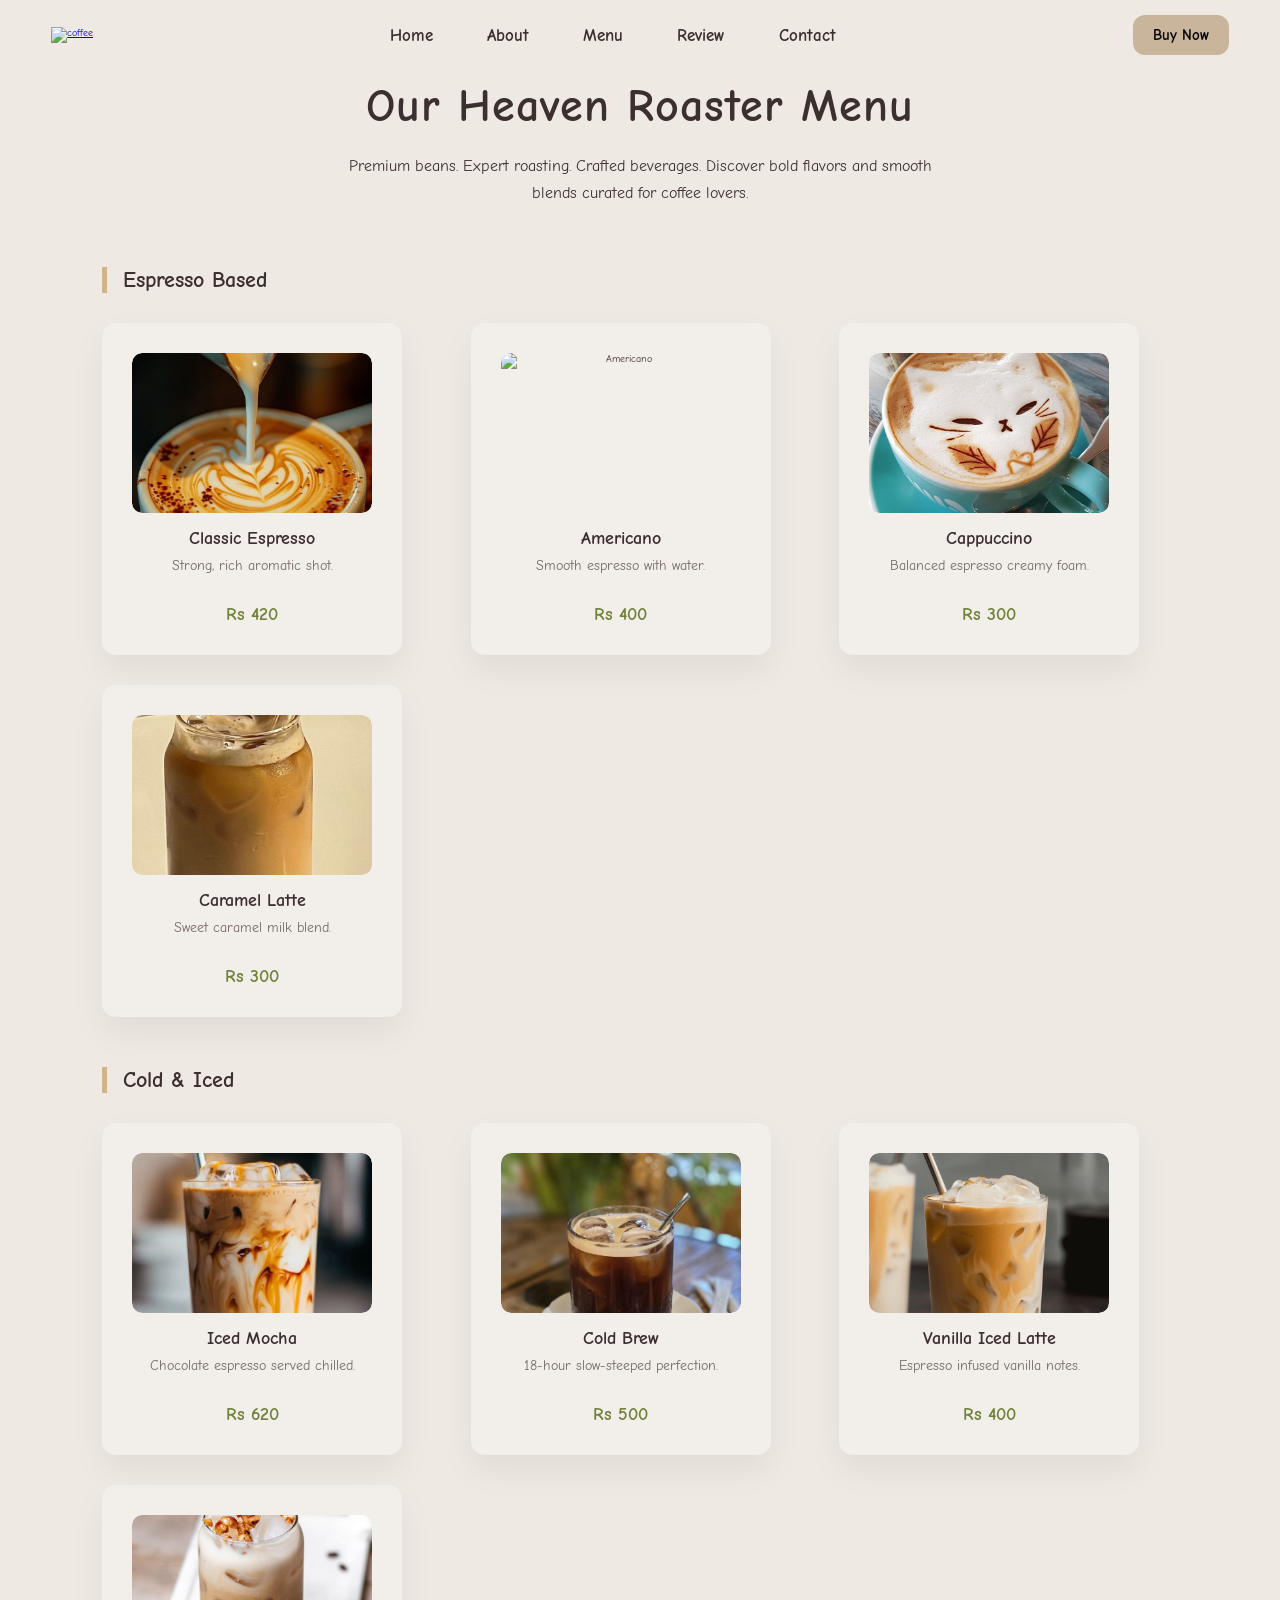
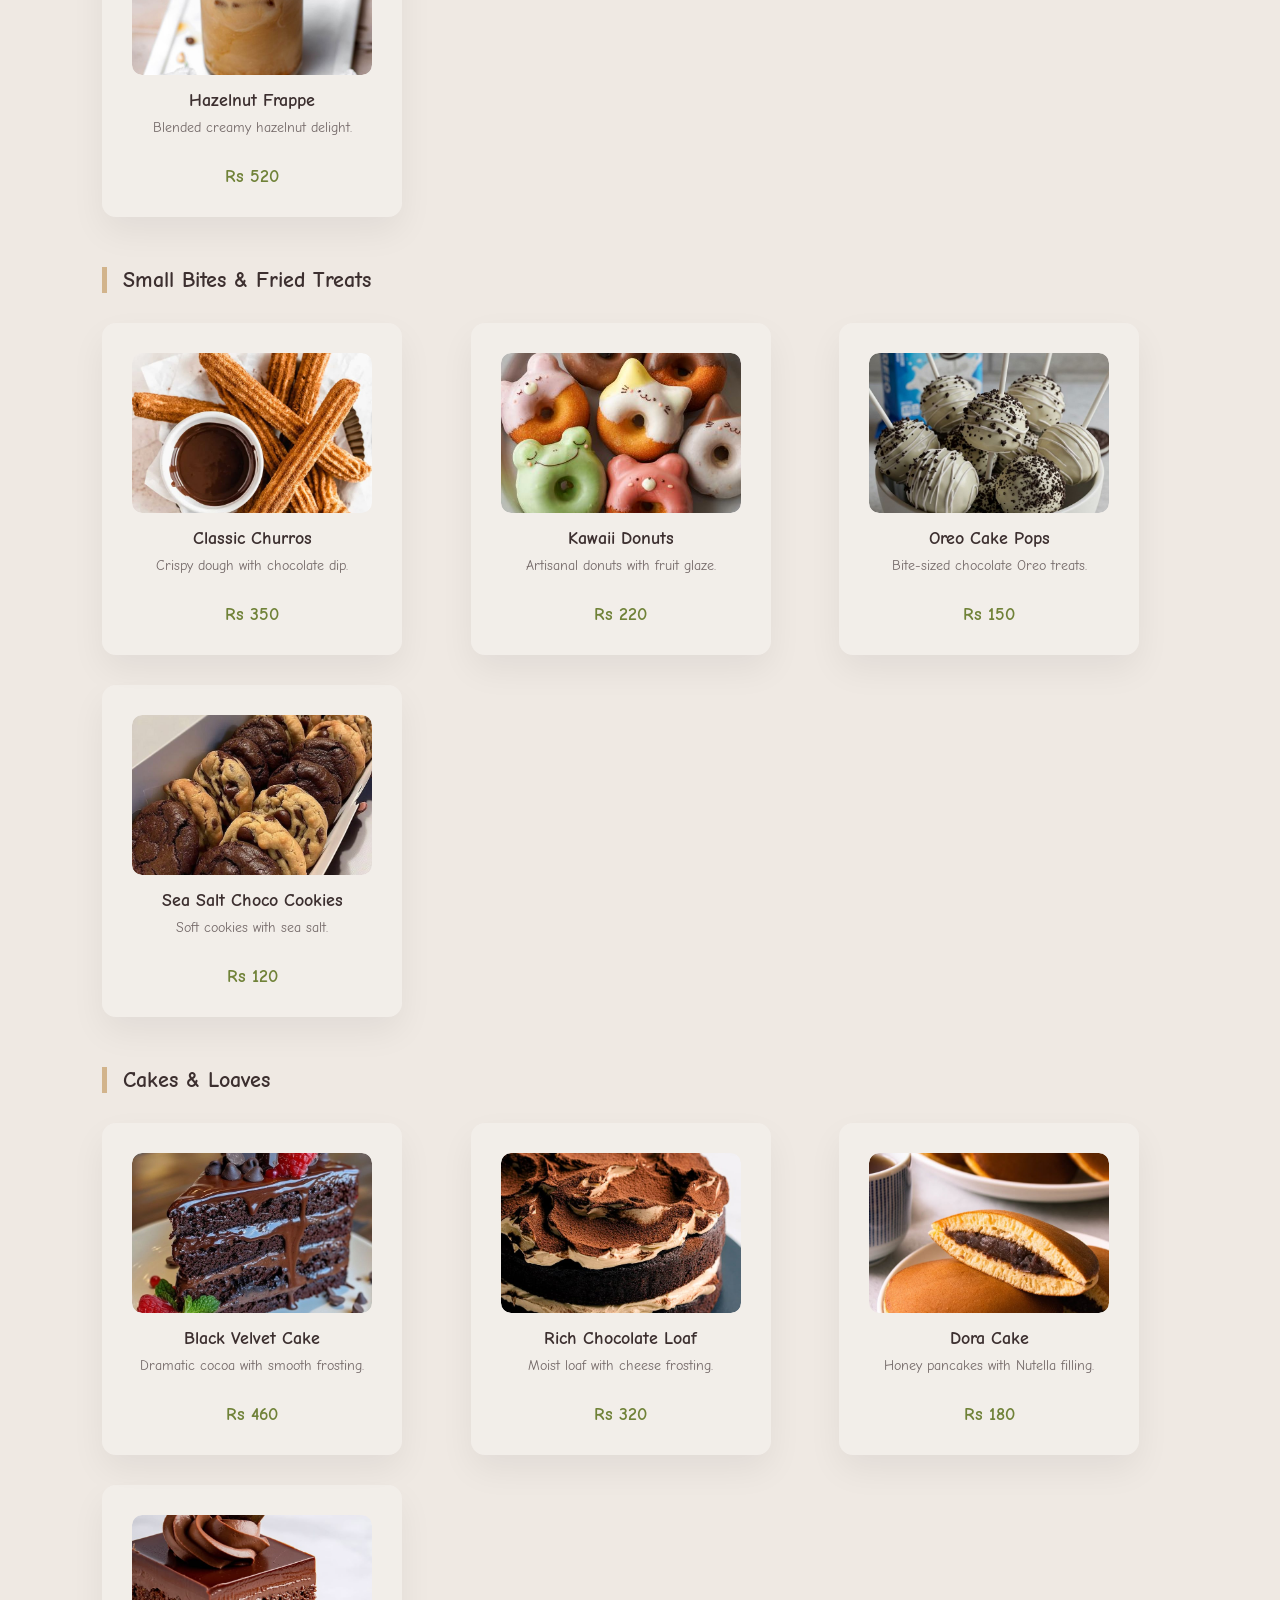
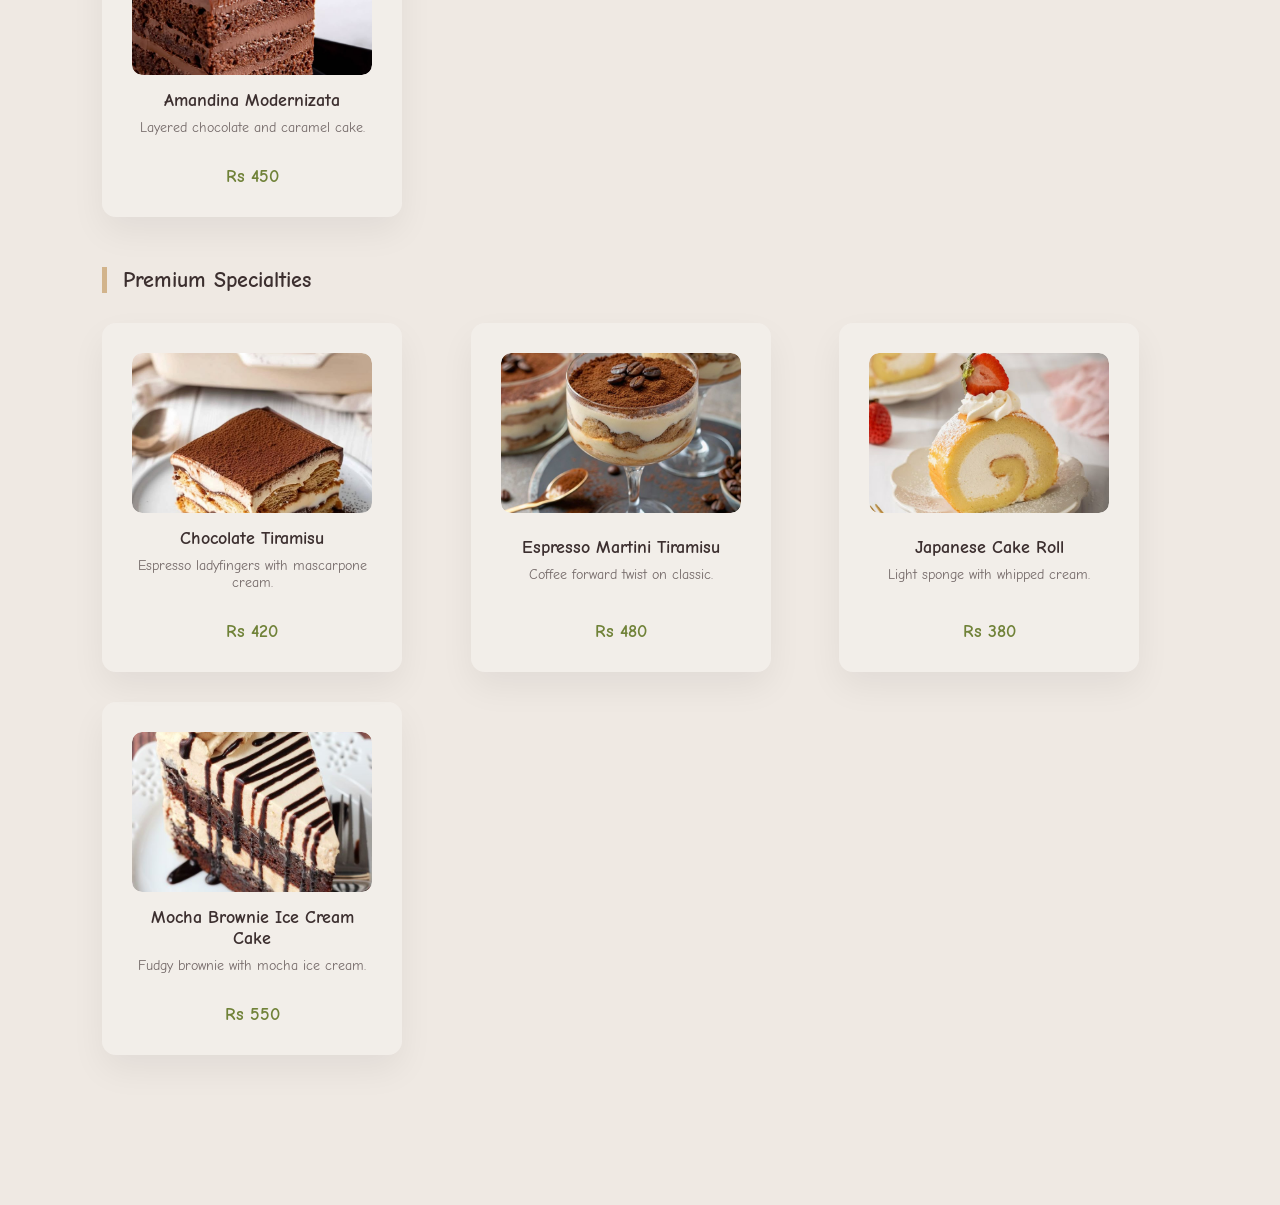
==== commit 30250385: "review capitalise" ====
--- a/menu.html
+++ b/menu.html
@@ -31,8 +31,8 @@
           <li><a href="index.html" class="nav-link">Home</a></li>
           <li><a href="index.html#section-2" class="nav-link">About</a></li>
           <li><a href="index.html#section-3" class="nav-link">Menu</a></li>
-          <li><a href="index.html#section-4" class="nav-link">review</a></li>
-          <li><a href="index.html#section-5" class="nav-link">contact</a></li>
+          <li><a href="index.html#section-4" class="nav-link">Review</a></li>
+          <li><a href="index.html#section-5" class="nav-link">Contact</a></li>
         </ul>
       </div>
 
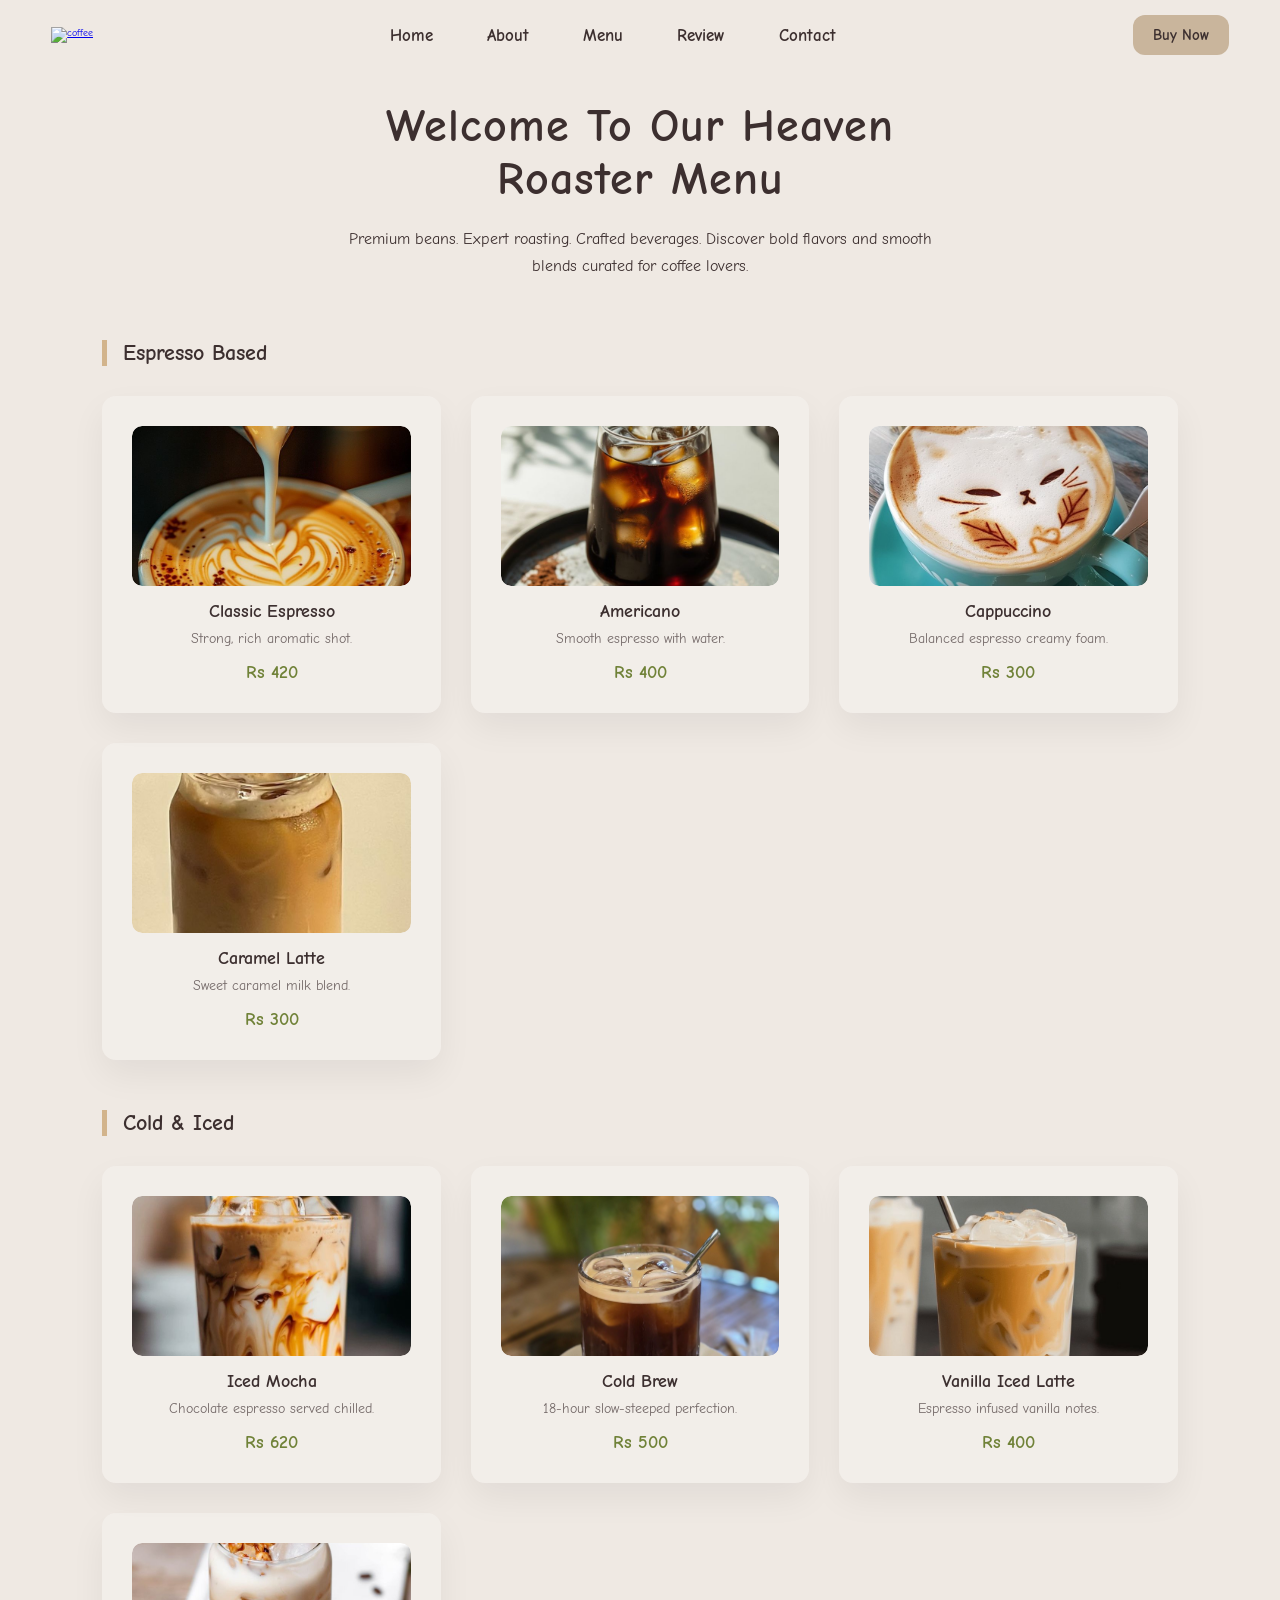
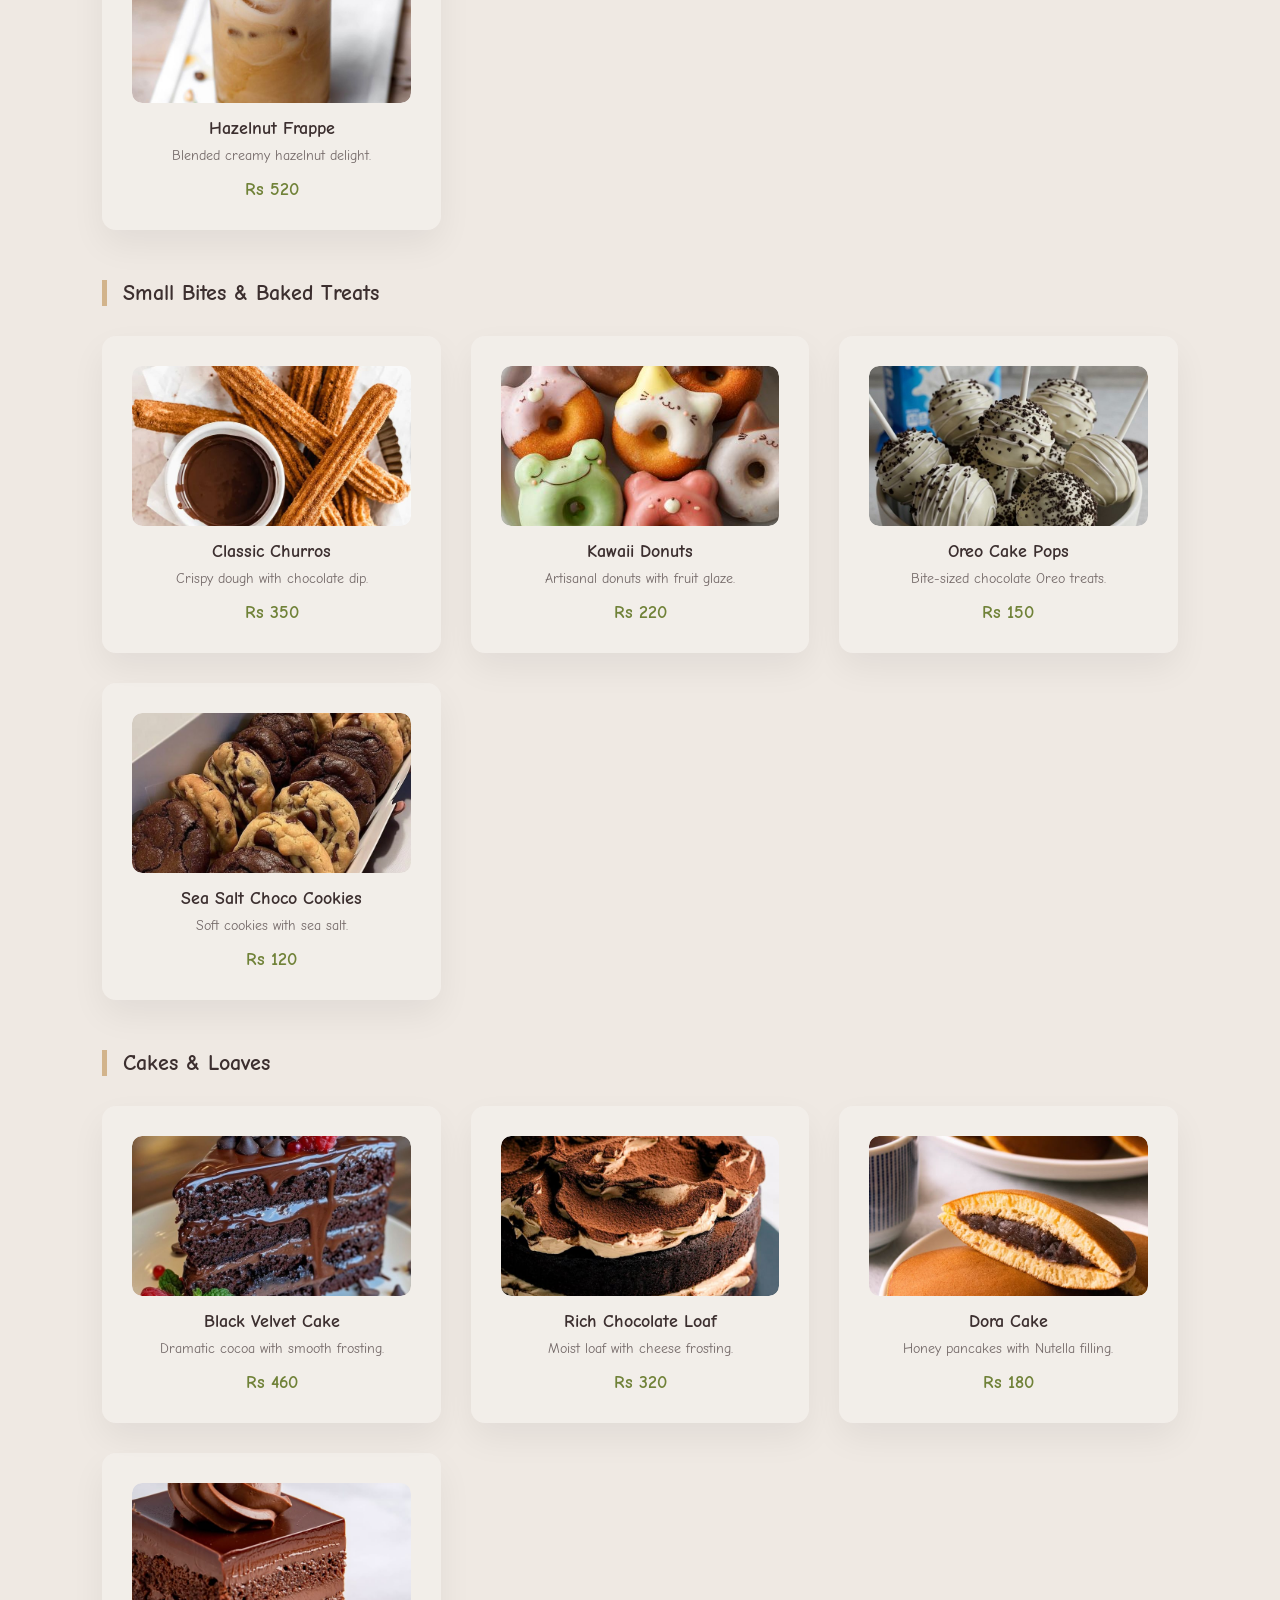
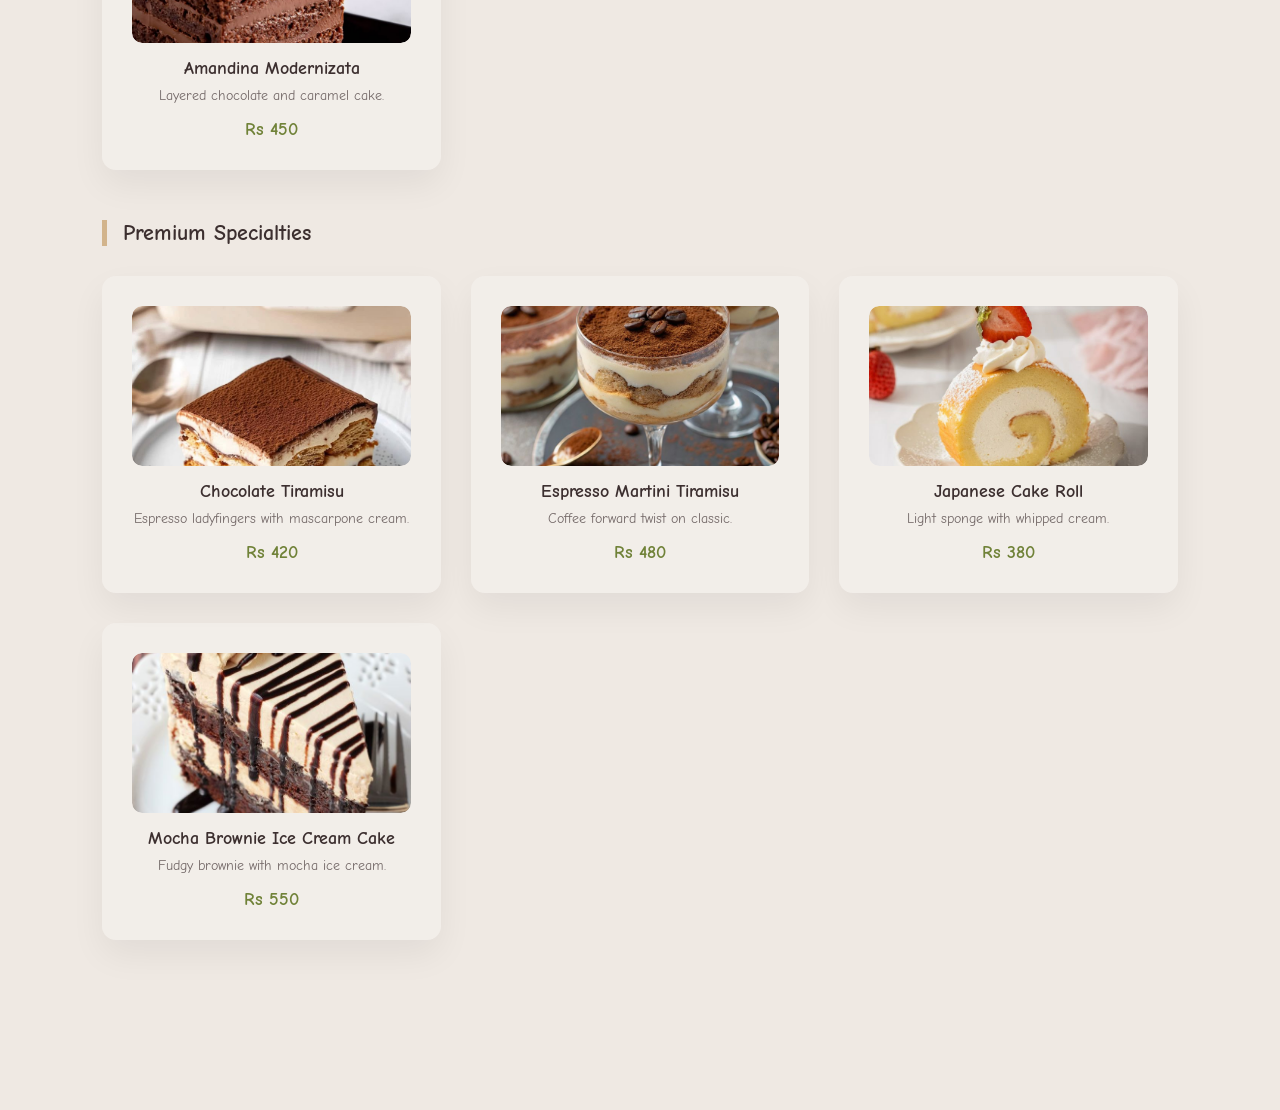
==== commit c5592927: "change btn in the menu navbar and add a git push#" ====
--- a/menu.html
+++ b/menu.html
@@ -10,9 +10,8 @@
       href="https://fonts.googleapis.com/css2?family=Comic+Neue:wght@400;700&display=swap"
       rel="stylesheet"
     />
-    <link rel="stylesheet" href="style.css" />
-    <link rel="stylesheet" href="menu.css">
-
+    <link rel="stylesheet" href="menu.css" />
+    <link rel="stylesheet" href="Navbar.css" />
   </head>
   <body>
     <nav class="nav-bar">
@@ -37,11 +36,11 @@
       </div>
 
       <img src="./assects/more.png" width="20px" class="ham" />
-      <button class="book-now">Buy Now</button>
+      <a href="index.html#section-5" class="book-now">Buy Now</a>
     </nav>
     <section class="menu-section">
       <div class="menu-header">
-        <h1>Our Heaven Roaster Menu</h1>
+        <h1>Welcome To Our Heaven Roaster Menu</h1>
         <p>
           Premium beans. Expert roasting. Crafted beverages. Discover bold
           flavors and smooth blends curated for coffee lovers.
@@ -59,7 +58,7 @@
         </div>
 
         <div class="menu-card-wrapper">
-          <h2 class="category-title">Small Bites & Fried Treats</h2>
+          <h2 class="category-title">Small Bites & Baked Treats</h2>
           <div class="menu-grid" id="smallbites"></div>
         </div>
 
@@ -74,6 +73,8 @@
         </div>
       </div>
     </section>
-    <script src="menu.js"></script>
+    
+    <script type="module" src="menu.js"></script>
+    <script src="Navbar.js"></script>
   </body>
 </html>
--- a/menu.css
+++ b/menu.css
@@ -4,6 +4,17 @@
   --natural: #708238;
   --typography: #3c2f2f;
   --button-background: #c9b59c;
+  --section-padding: 10rem;
+  --side-padding-large: 8%;
+  --side-padding-medium: 6%;
+  --card-radius: 10px;
+  --card-gap: 1.5rem;
+  --grid-gap: 3rem;
+  --menu-title-size: 1.8rem;
+  --menu-text-size: 1.4rem;
+  --price-size: 1.8rem;
+  --transition-fast: 0.3s ease;
+  --transition-medium: 0.4s ease;
 }
 
 * {
@@ -21,7 +32,7 @@
 }
 
 .menu-section {
-  padding: 8rem 8%;
+  padding: var(--section-padding) var(--side-padding-large);
 }
 
 .menu-header {
@@ -32,6 +43,7 @@
 .menu-header:nth-child(1) {
   animation-delay: 0.5s;
 }
+
 @keyframes fadein {
   from {
     opacity: 0;
@@ -68,12 +80,18 @@
   padding-left: 16px;
   border-left: 5px solid var(--secondaryElement);
 }
+
 .menu-grid {
   display: grid;
   grid-template-columns: repeat(auto-fit, minmax(26rem, 1fr));
-  gap: 3rem;
+  gap: var(--grid-gap);
   margin-bottom: 5rem;
   animation: fadeUp 0.7s both;
+}
+
+.menu-wrapper {
+  animation: fadeUp 0.6s ease-in-out both;
+  height: 100%;
 }
 
 .menu-card {
@@ -85,36 +103,30 @@
   justify-content: space-between;
   align-items: center;
   text-align: center;
-  gap: 1.5rem;
+  gap: var(--card-gap);
   box-shadow: 0 15px 35px rgba(0, 0, 0, 0.06);
-  transition:
-    transform 0.3s ease,
-    box-shadow 0.3s ease;
+  transition: all var(--transition-fast);
   cursor: pointer;
   height: 100%;
-  animation: fadeUp 0.6s ease-in-out both;
 }
+
 .menu-card:hover {
   transform: translateY(-6px);
   box-shadow: 0 22px 45px rgba(0, 0, 0, 0.12);
 }
 
-.menu-card:nth-child(1) {
+.menu-wrapper:nth-child(1) {
   animation-delay: 200ms;
 }
-.menu-card:nth-child(2) {
+.menu-wrapper:nth-child(2) {
   animation-delay: 250ms;
 }
-.menu-card:nth-child(3) {
+.menu-wrapper:nth-child(3) {
   animation-delay: 300ms;
 }
-.menu-card:nth-child(4) {
+.menu-wrapper:nth-child(4) {
   animation-delay: 350ms;
 }
-.menu-card:nth-child(5) {
-  animation-delay: 400ms;
-}
-
 
 @keyframes fadeUp {
   from {
@@ -131,9 +143,9 @@
   width: 100%;
   height: 16rem;
   object-fit: cover;
-  border-radius: 10px;
+  border-radius: var(--card-radius);
   display: block;
-  transition: transform 0.4s ease;
+  transition: transform var(--transition-medium);
 }
 
 .menu-card:hover .menu-img {
@@ -143,34 +155,35 @@
 .menu-img-wrapper {
   width: 100%;
   overflow: hidden;
-  border-radius: 10px;
+  border-radius: var(--card-radius);
 }
 
 .menu-info h3 {
-  font-size: 1.8rem;
+  font-size: var(--menu-title-size);
   margin-bottom: 0.8rem;
 }
 
 .menu-info p {
-  font-size: 1.4rem;
+  font-size: var(--menu-text-size);
   opacity: 0.7;
 }
 
 .price {
-  font-size: 1.8rem;
+  font-size: var(--price-size);
   font-weight: 700;
   color: var(--natural);
 }
 
 @media (max-width: 768px) {
   .menu-section {
-    padding: 6rem 6%;
+    padding: var(--section-padding) var(--side-padding-medium);
   }
 
   .menu-header h1 {
     font-size: 3.6rem;
   }
 }
+
 h2 {
   text-align: left;
-}
+}
--- a/Navbar.css
+++ b/Navbar.css
@@ -0,0 +1,176 @@
+.nav-bar {
+  width: 100%;
+  height: 7rem;
+  display: flex;
+  position: fixed;
+  top: 0;
+  align-items: center;
+  justify-content: space-between;
+  padding: 0 clamp(2rem, 4vw, 6rem);
+  backdrop-filter: blur(10px);
+  background-color: var(--primarybackground);
+  z-index: 1000;
+}
+.nav-item {
+  display: flex;
+  list-style: none;
+  justify-content: space-evenly;
+  gap: 5.4rem;
+}
+
+.nav-item a {
+  color: var(--typography);
+  position: relative;
+  font-size: 1.7rem;
+  font-weight: 600;
+  transition: 0.3s ease;
+  text-decoration: none;
+}
+.nav-link.nav-active {
+  color: rgb(0, 0, 0);
+}
+.nav-item a::after {
+  content: "";
+  position: absolute;
+  width: 100%;
+  height: 2px;
+  background-color: var(--typography);
+  left: 0;
+  bottom: -4px;
+  transform: scaleX(0);
+  transform-origin: center;
+  transition: transform 0.3s ease;
+}
+.nav-item a:hover::after {
+  transform: scaleX(1);
+}
+.nav-link.nav-active::after {
+  transform: scaleX(1);
+}
+
+.nav-item a:hover {
+  color: black;
+  transition: all 0.3s ease;
+}
+.nav-bar .book-now{
+  text-decoration: none;
+  padding: 1.1rem 2rem;
+  border-radius: 12px;
+  color: var(--button-color);
+  background-color: var(--button-background);
+  border-style: none;
+  font-size: 1.5rem;
+  font-weight: bolder;
+  transition: transform 0.5s;
+  cursor: pointer;
+  &:hover {
+    transform: scale(1.05);
+  }
+}
+.close,
+.ham {
+  display: none;
+}
+@media (max-width: 768px) {
+  .about-container {
+    flex-direction: column;
+    text-align: center;
+  }
+
+  .about-image img {
+    width: 250px;
+    height: 250px;
+  }
+  .nav-item {
+    gap: 4rem;
+  }
+  .nav-item a {
+    font-size: medium;
+  }
+  .nav-bar button {
+    padding: 1rem 1.5rem;
+  }
+
+  .nav-bar .logo {
+    width: 10rem;
+    height: 7rem;
+  }
+}
+@media (max-width: 426px) {
+  html {
+    font-size: 50%;
+  }
+  .card,
+  .second-card {
+    min-width: 32rem;
+  }
+
+  .right-sidelogo button {
+    width: 10rem;
+    height: 3rem;
+  }
+
+  .nav-bar .logo {
+    width: 10rem;
+    height: 7rem;
+  }
+  .text {
+    margin-top: 2rem;
+  }
+}
+/* for mobile */
+@media (max-width: 660px) {
+  .nav-items {
+    position: fixed;
+    top: 0;
+    right: -26rem;
+    background-color: #aeaaaa;
+    backdrop-filter: blur(1rem);
+    height: 100vh;
+    width: 25rem;
+    transition: right 0.5s ease;
+    z-index: 1000;
+    box-shadow: -1rem 0 1rem rgba(0, 0, 0, 0.1);
+    align-items: flex-start;
+  }
+
+  .nav-items.active {
+    right: 0;
+  }
+  .nav-item {
+    flex-direction: column;
+    margin-top: 8rem;
+    width: 100%;
+  }
+
+  .nav-item li {
+    width: 100%;
+    text-align: center;
+  }
+
+  .nav-item li:hover {
+    background-color: #858181;
+  }
+
+  .nav-item a {
+    display: flex;
+    width: 100%;
+    height: 5rem;
+    justify-content: center;
+    align-items: center;
+  }
+
+  .ham {
+    display: block;
+    cursor: pointer;
+  }
+
+  .close {
+    display: block;
+    cursor: pointer;
+    position: absolute;
+    top: 2.5rem;
+    right: 2.5rem;
+    width: 2rem;
+  }
+}
